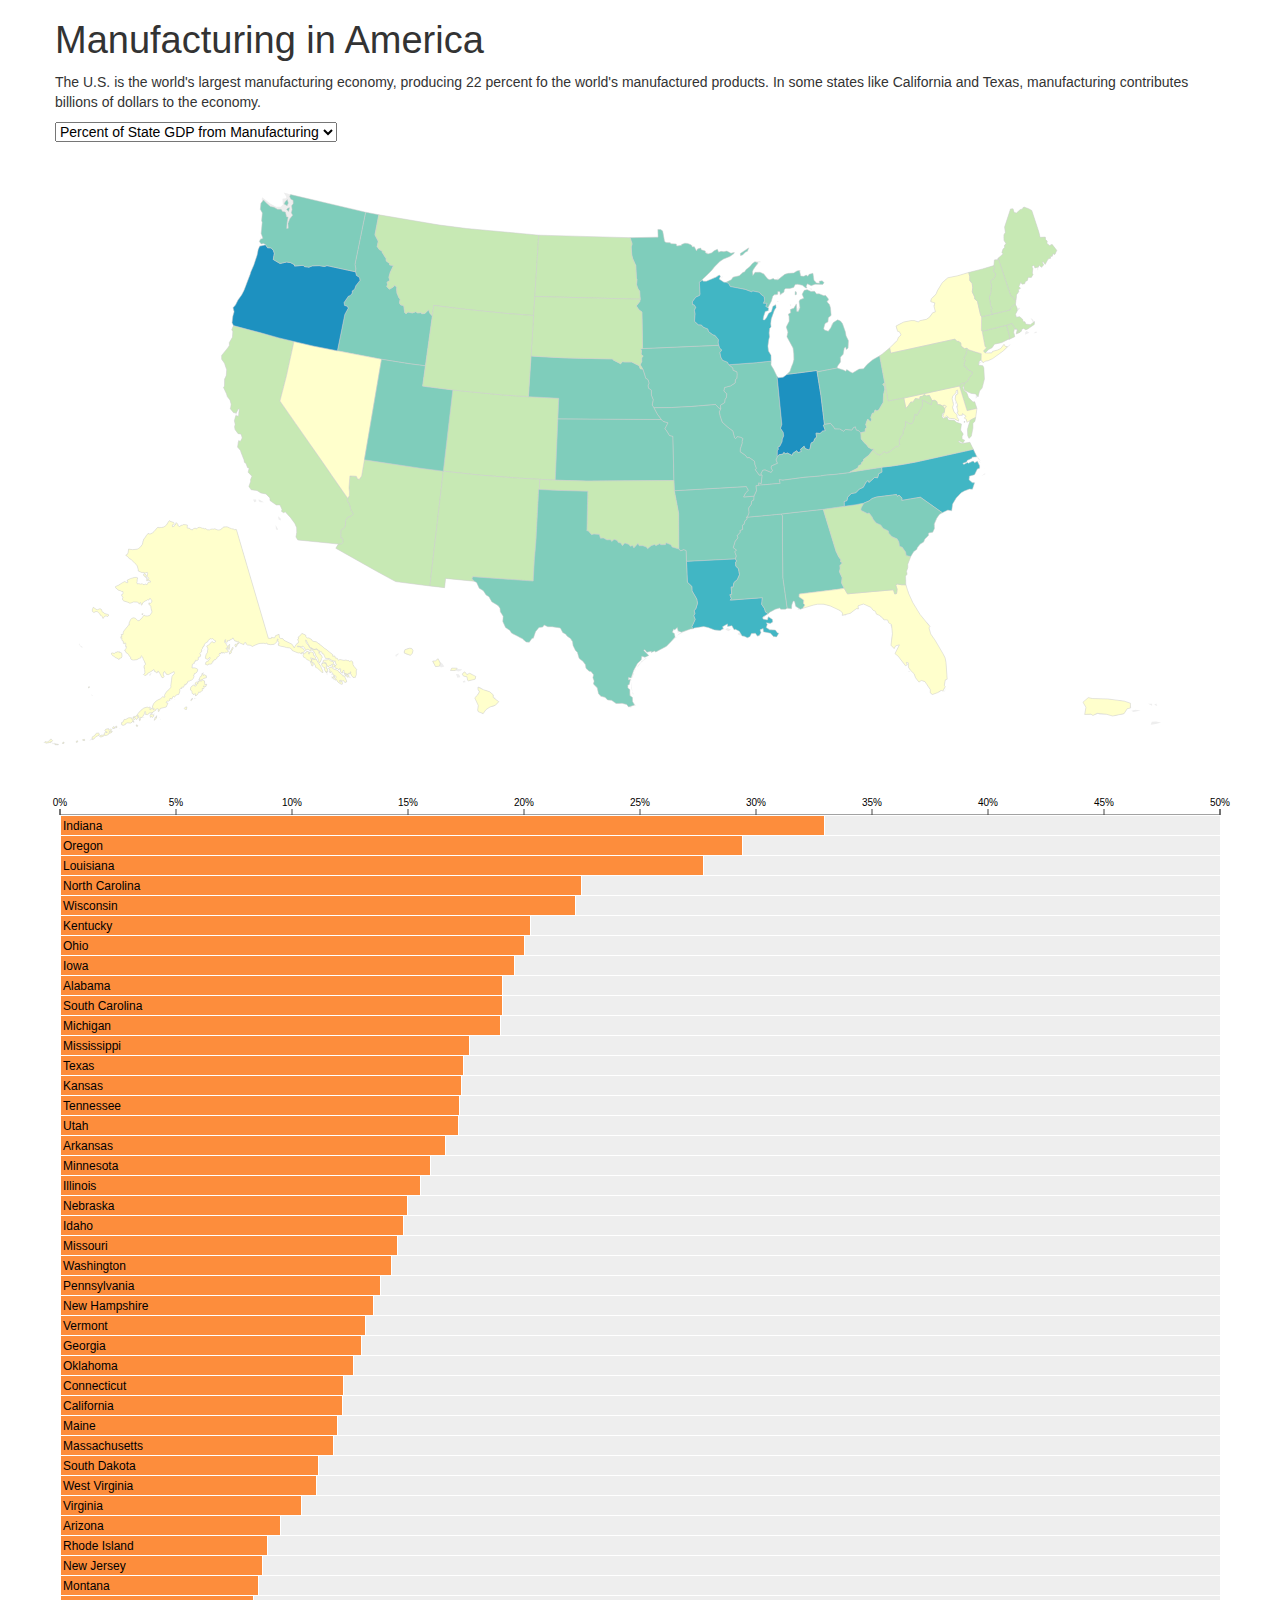
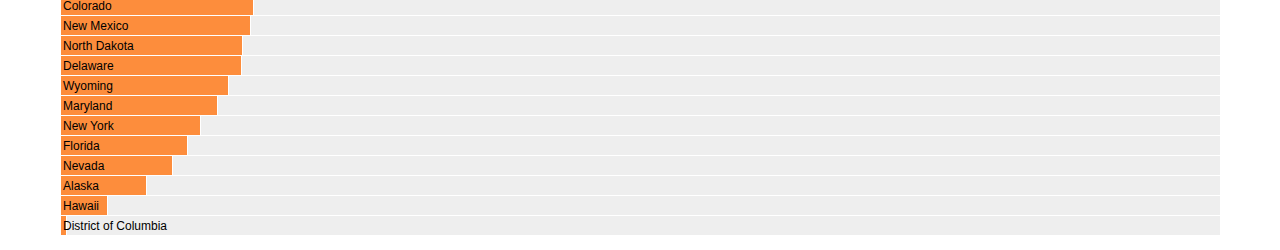
==== index.html @ c0a6e5ca "Tables in the modal" ====
<!doctype html>
<html lang="en">
<head>
	<meta name="viewport" content="width=device-width, initial-scale=1.0">

	<title>Manufacturing</title>
	<link rel="stylesheet" type="text/css" href="css/bootstrap.css">
	<link rel="stylesheet" type="text/css" href="components/d3/lib/colorbrewer/colorbrewer.css">

	<style type="text/css">

	.statelines {
		stroke: #ddd;
		stroke-width: 1;
	}

	.states {
	    fill: none;
	    stroke: #ccc;
	    stroke-width: 0.5;
	    stroke-linejoin: round;
	}

	.states:hover {
		stroke: #333;
		stroke-width: 1.5;
	}

	.land {
	    fill: #eee;
	}

	.axis line,
	.axis path {
		fill: none;
		stroke: #444;
	}

	.axis {
		font-size: 10px;
	}

	.bar rect {
		stroke: #fff;
		shape-rendering: crispEdges;
	}

	.bar rect.non-manufacturing {
		fill: #eee;
	}

	.bar rect.manufacturing {
		fill: rgb(253, 141, 60);
	}

	.bar:hover rect.manufacturing {
		fill: rgb(254, 178, 76);
	}

	.bar text {
		font-size: 12px;
		text-color: #ccc;
	}

	#pie svg {
		float: left;
		width: 100%;
		height: 200px;
	}

	.modal-footer {
		clear: both;
	}

	</style>
</head>
<body>
	<div class="container">
		<header class="row">
			<div class="col-12">
				<h1>Manufacturing in America</h1>
				<p>The U.S. is the world's largest manufacturing economy, producing 22 percent fo the world's manufactured products. In some states like California and Texas, manufacturing contributes billions of dollars to the economy.</p>
			</div>
			<form class="col-4">
				<select name="key" class="">
					<option value="State Percent Manu">Percent of State GDP from Manufacturing</option>
					<option value="State Manu GDP">Total State Manufacturing GDP</option>
				</select>
			</form>

		</header>
		<div id="map" class="row"></div>
		<div id="chart" class="row"></div>
	</div>

	<div class="modal fade" id="modal">
		<div class="modal-dialog">
			<div class="modal-content">
				<div class="modal-header">
					<button type="button" class="close" data-dismiss="modal" aria-hidden="true">&times;</button>
					<h4 class="modal-title"></h4>
				</div>
				<div class="modal-body">
					<h5>Top Industries</h5>
					<table class="table">
						<tbody></tbody>
					</table>
				</div>
				<div class="modal-footer">
					<p>Source: US Bureau of Economic Analysis</p>
				</div>
			</div><!-- /.modal-content -->
		</div><!-- /.modal-dialog -->
	</div><!-- /.modal -->

	
	<script src="components/d3/d3.min.js"></script>
	<script src="components/d3/lib/colorbrewer/colorbrewer.js"></script>
	<script src="components/queue-async/queue.min.js"></script>
	<script src="components/topojson/topojson.min.js"></script>
	<script src="components/underscore/underscore-min.js"></script>
	
	<script src="components/jquery/jquery.min.js"></script>
	<script src="js/bootstrap.min.js"></script>
	
	<script type="text/javascript">
	var urls = {
		us: 'data/us.json',
		gdp: 'data/manu-by-state.csv',
		sectors: 'data/sectors.csv'
	};
	</script>
	<script src="js/manu.js"></script>

</body>
</html>
---- components/d3/lib/colorbrewer/colorbrewer.css ----
/* This product includes color specifications and designs developed by Cynthia Brewer (http://colorbrewer.org/). */
.YlGn .q0-3{fill:rgb(247,252,185)}
.YlGn .q1-3{fill:rgb(173,221,142)}
.YlGn .q2-3{fill:rgb(49,163,84)}
.YlGn .q0-4{fill:rgb(255,255,204)}
.YlGn .q1-4{fill:rgb(194,230,153)}
.YlGn .q2-4{fill:rgb(120,198,121)}
.YlGn .q3-4{fill:rgb(35,132,67)}
.YlGn .q0-5{fill:rgb(255,255,204)}
.YlGn .q1-5{fill:rgb(194,230,153)}
.YlGn .q2-5{fill:rgb(120,198,121)}
.YlGn .q3-5{fill:rgb(49,163,84)}
.YlGn .q4-5{fill:rgb(0,104,55)}
.YlGn .q0-6{fill:rgb(255,255,204)}
.YlGn .q1-6{fill:rgb(217,240,163)}
.YlGn .q2-6{fill:rgb(173,221,142)}
.YlGn .q3-6{fill:rgb(120,198,121)}
.YlGn .q4-6{fill:rgb(49,163,84)}
.YlGn .q5-6{fill:rgb(0,104,55)}
.YlGn .q0-7{fill:rgb(255,255,204)}
.YlGn .q1-7{fill:rgb(217,240,163)}
.YlGn .q2-7{fill:rgb(173,221,142)}
.YlGn .q3-7{fill:rgb(120,198,121)}
.YlGn .q4-7{fill:rgb(65,171,93)}
.YlGn .q5-7{fill:rgb(35,132,67)}
.YlGn .q6-7{fill:rgb(0,90,50)}
.YlGn .q0-8{fill:rgb(255,255,229)}
.YlGn .q1-8{fill:rgb(247,252,185)}
.YlGn .q2-8{fill:rgb(217,240,163)}
.YlGn .q3-8{fill:rgb(173,221,142)}
.YlGn .q4-8{fill:rgb(120,198,121)}
.YlGn .q5-8{fill:rgb(65,171,93)}
.YlGn .q6-8{fill:rgb(35,132,67)}
.YlGn .q7-8{fill:rgb(0,90,50)}
.YlGn .q0-9{fill:rgb(255,255,229)}
.YlGn .q1-9{fill:rgb(247,252,185)}
.YlGn .q2-9{fill:rgb(217,240,163)}
.YlGn .q3-9{fill:rgb(173,221,142)}
.YlGn .q4-9{fill:rgb(120,198,121)}
.YlGn .q5-9{fill:rgb(65,171,93)}
.YlGn .q6-9{fill:rgb(35,132,67)}
.YlGn .q7-9{fill:rgb(0,104,55)}
.YlGn .q8-9{fill:rgb(0,69,41)}
.YlGnBu .q0-3{fill:rgb(237,248,177)}
.YlGnBu .q1-3{fill:rgb(127,205,187)}
.YlGnBu .q2-3{fill:rgb(44,127,184)}
.YlGnBu .q0-4{fill:rgb(255,255,204)}
.YlGnBu .q1-4{fill:rgb(161,218,180)}
.YlGnBu .q2-4{fill:rgb(65,182,196)}
.YlGnBu .q3-4{fill:rgb(34,94,168)}
.YlGnBu .q0-5{fill:rgb(255,255,204)}
.YlGnBu .q1-5{fill:rgb(161,218,180)}
.YlGnBu .q2-5{fill:rgb(65,182,196)}
.YlGnBu .q3-5{fill:rgb(44,127,184)}
.YlGnBu .q4-5{fill:rgb(37,52,148)}
.YlGnBu .q0-6{fill:rgb(255,255,204)}
.YlGnBu .q1-6{fill:rgb(199,233,180)}
.YlGnBu .q2-6{fill:rgb(127,205,187)}
.YlGnBu .q3-6{fill:rgb(65,182,196)}
.YlGnBu .q4-6{fill:rgb(44,127,184)}
.YlGnBu .q5-6{fill:rgb(37,52,148)}
.YlGnBu .q0-7{fill:rgb(255,255,204)}
.YlGnBu .q1-7{fill:rgb(199,233,180)}
.YlGnBu .q2-7{fill:rgb(127,205,187)}
.YlGnBu .q3-7{fill:rgb(65,182,196)}
.YlGnBu .q4-7{fill:rgb(29,145,192)}
.YlGnBu .q5-7{fill:rgb(34,94,168)}
.YlGnBu .q6-7{fill:rgb(12,44,132)}
.YlGnBu .q0-8{fill:rgb(255,255,217)}
.YlGnBu .q1-8{fill:rgb(237,248,177)}
.YlGnBu .q2-8{fill:rgb(199,233,180)}
.YlGnBu .q3-8{fill:rgb(127,205,187)}
.YlGnBu .q4-8{fill:rgb(65,182,196)}
.YlGnBu .q5-8{fill:rgb(29,145,192)}
.YlGnBu .q6-8{fill:rgb(34,94,168)}
.YlGnBu .q7-8{fill:rgb(12,44,132)}
.YlGnBu .q0-9{fill:rgb(255,255,217)}
.YlGnBu .q1-9{fill:rgb(237,248,177)}
.YlGnBu .q2-9{fill:rgb(199,233,180)}
.YlGnBu .q3-9{fill:rgb(127,205,187)}
.YlGnBu .q4-9{fill:rgb(65,182,196)}
.YlGnBu .q5-9{fill:rgb(29,145,192)}
.YlGnBu .q6-9{fill:rgb(34,94,168)}
.YlGnBu .q7-9{fill:rgb(37,52,148)}
.YlGnBu .q8-9{fill:rgb(8,29,88)}
.GnBu .q0-3{fill:rgb(224,243,219)}
.GnBu .q1-3{fill:rgb(168,221,181)}
.GnBu .q2-3{fill:rgb(67,162,202)}
.GnBu .q0-4{fill:rgb(240,249,232)}
.GnBu .q1-4{fill:rgb(186,228,188)}
.GnBu .q2-4{fill:rgb(123,204,196)}
.GnBu .q3-4{fill:rgb(43,140,190)}
.GnBu .q0-5{fill:rgb(240,249,232)}
.GnBu .q1-5{fill:rgb(186,228,188)}
.GnBu .q2-5{fill:rgb(123,204,196)}
.GnBu .q3-5{fill:rgb(67,162,202)}
.GnBu .q4-5{fill:rgb(8,104,172)}
.GnBu .q0-6{fill:rgb(240,249,232)}
.GnBu .q1-6{fill:rgb(204,235,197)}
.GnBu .q2-6{fill:rgb(168,221,181)}
.GnBu .q3-6{fill:rgb(123,204,196)}
.GnBu .q4-6{fill:rgb(67,162,202)}
.GnBu .q5-6{fill:rgb(8,104,172)}
.GnBu .q0-7{fill:rgb(240,249,232)}
.GnBu .q1-7{fill:rgb(204,235,197)}
.GnBu .q2-7{fill:rgb(168,221,181)}
.GnBu .q3-7{fill:rgb(123,204,196)}
.GnBu .q4-7{fill:rgb(78,179,211)}
.GnBu .q5-7{fill:rgb(43,140,190)}
.GnBu .q6-7{fill:rgb(8,88,158)}
.GnBu .q0-8{fill:rgb(247,252,240)}
.GnBu .q1-8{fill:rgb(224,243,219)}
.GnBu .q2-8{fill:rgb(204,235,197)}
.GnBu .q3-8{fill:rgb(168,221,181)}
.GnBu .q4-8{fill:rgb(123,204,196)}
.GnBu .q5-8{fill:rgb(78,179,211)}
.GnBu .q6-8{fill:rgb(43,140,190)}
.GnBu .q7-8{fill:rgb(8,88,158)}
.GnBu .q0-9{fill:rgb(247,252,240)}
.GnBu .q1-9{fill:rgb(224,243,219)}
.GnBu .q2-9{fill:rgb(204,235,197)}
.GnBu .q3-9{fill:rgb(168,221,181)}
.GnBu .q4-9{fill:rgb(123,204,196)}
.GnBu .q5-9{fill:rgb(78,179,211)}
.GnBu .q6-9{fill:rgb(43,140,190)}
.GnBu .q7-9{fill:rgb(8,104,172)}
.GnBu .q8-9{fill:rgb(8,64,129)}
.BuGn .q0-3{fill:rgb(229,245,249)}
.BuGn .q1-3{fill:rgb(153,216,201)}
.BuGn .q2-3{fill:rgb(44,162,95)}
.BuGn .q0-4{fill:rgb(237,248,251)}
.BuGn .q1-4{fill:rgb(178,226,226)}
.BuGn .q2-4{fill:rgb(102,194,164)}
.BuGn .q3-4{fill:rgb(35,139,69)}
.BuGn .q0-5{fill:rgb(237,248,251)}
.BuGn .q1-5{fill:rgb(178,226,226)}
.BuGn .q2-5{fill:rgb(102,194,164)}
.BuGn .q3-5{fill:rgb(44,162,95)}
.BuGn .q4-5{fill:rgb(0,109,44)}
.BuGn .q0-6{fill:rgb(237,248,251)}
.BuGn .q1-6{fill:rgb(204,236,230)}
.BuGn .q2-6{fill:rgb(153,216,201)}
.BuGn .q3-6{fill:rgb(102,194,164)}
.BuGn .q4-6{fill:rgb(44,162,95)}
.BuGn .q5-6{fill:rgb(0,109,44)}
.BuGn .q0-7{fill:rgb(237,248,251)}
.BuGn .q1-7{fill:rgb(204,236,230)}
.BuGn .q2-7{fill:rgb(153,216,201)}
.BuGn .q3-7{fill:rgb(102,194,164)}
.BuGn .q4-7{fill:rgb(65,174,118)}
.BuGn .q5-7{fill:rgb(35,139,69)}
.BuGn .q6-7{fill:rgb(0,88,36)}
.BuGn .q0-8{fill:rgb(247,252,253)}
.BuGn .q1-8{fill:rgb(229,245,249)}
.BuGn .q2-8{fill:rgb(204,236,230)}
.BuGn .q3-8{fill:rgb(153,216,201)}
.BuGn .q4-8{fill:rgb(102,194,164)}
.BuGn .q5-8{fill:rgb(65,174,118)}
.BuGn .q6-8{fill:rgb(35,139,69)}
.BuGn .q7-8{fill:rgb(0,88,36)}
.BuGn .q0-9{fill:rgb(247,252,253)}
.BuGn .q1-9{fill:rgb(229,245,249)}
.BuGn .q2-9{fill:rgb(204,236,230)}
.BuGn .q3-9{fill:rgb(153,216,201)}
.BuGn .q4-9{fill:rgb(102,194,164)}
.BuGn .q5-9{fill:rgb(65,174,118)}
.BuGn .q6-9{fill:rgb(35,139,69)}
.BuGn .q7-9{fill:rgb(0,109,44)}
.BuGn .q8-9{fill:rgb(0,68,27)}
.PuBuGn .q0-3{fill:rgb(236,226,240)}
.PuBuGn .q1-3{fill:rgb(166,189,219)}
.PuBuGn .q2-3{fill:rgb(28,144,153)}
.PuBuGn .q0-4{fill:rgb(246,239,247)}
.PuBuGn .q1-4{fill:rgb(189,201,225)}
.PuBuGn .q2-4{fill:rgb(103,169,207)}
.PuBuGn .q3-4{fill:rgb(2,129,138)}
.PuBuGn .q0-5{fill:rgb(246,239,247)}
.PuBuGn .q1-5{fill:rgb(189,201,225)}
.PuBuGn .q2-5{fill:rgb(103,169,207)}
.PuBuGn .q3-5{fill:rgb(28,144,153)}
.PuBuGn .q4-5{fill:rgb(1,108,89)}
.PuBuGn .q0-6{fill:rgb(246,239,247)}
.PuBuGn .q1-6{fill:rgb(208,209,230)}
.PuBuGn .q2-6{fill:rgb(166,189,219)}
.PuBuGn .q3-6{fill:rgb(103,169,207)}
.PuBuGn .q4-6{fill:rgb(28,144,153)}
.PuBuGn .q5-6{fill:rgb(1,108,89)}
.PuBuGn .q0-7{fill:rgb(246,239,247)}
.PuBuGn .q1-7{fill:rgb(208,209,230)}
.PuBuGn .q2-7{fill:rgb(166,189,219)}
.PuBuGn .q3-7{fill:rgb(103,169,207)}
.PuBuGn .q4-7{fill:rgb(54,144,192)}
.PuBuGn .q5-7{fill:rgb(2,129,138)}
.PuBuGn .q6-7{fill:rgb(1,100,80)}
.PuBuGn .q0-8{fill:rgb(255,247,251)}
.PuBuGn .q1-8{fill:rgb(236,226,240)}
.PuBuGn .q2-8{fill:rgb(208,209,230)}
.PuBuGn .q3-8{fill:rgb(166,189,219)}
.PuBuGn .q4-8{fill:rgb(103,169,207)}
.PuBuGn .q5-8{fill:rgb(54,144,192)}
.PuBuGn .q6-8{fill:rgb(2,129,138)}
.PuBuGn .q7-8{fill:rgb(1,100,80)}
.PuBuGn .q0-9{fill:rgb(255,247,251)}
.PuBuGn .q1-9{fill:rgb(236,226,240)}
.PuBuGn .q2-9{fill:rgb(208,209,230)}
.PuBuGn .q3-9{fill:rgb(166,189,219)}
.PuBuGn .q4-9{fill:rgb(103,169,207)}
.PuBuGn .q5-9{fill:rgb(54,144,192)}
.PuBuGn .q6-9{fill:rgb(2,129,138)}
.PuBuGn .q7-9{fill:rgb(1,108,89)}
.PuBuGn .q8-9{fill:rgb(1,70,54)}
.PuBu .q0-3{fill:rgb(236,231,242)}
.PuBu .q1-3{fill:rgb(166,189,219)}
.PuBu .q2-3{fill:rgb(43,140,190)}
.PuBu .q0-4{fill:rgb(241,238,246)}
.PuBu .q1-4{fill:rgb(189,201,225)}
.PuBu .q2-4{fill:rgb(116,169,207)}
.PuBu .q3-4{fill:rgb(5,112,176)}
.PuBu .q0-5{fill:rgb(241,238,246)}
.PuBu .q1-5{fill:rgb(189,201,225)}
.PuBu .q2-5{fill:rgb(116,169,207)}
.PuBu .q3-5{fill:rgb(43,140,190)}
.PuBu .q4-5{fill:rgb(4,90,141)}
.PuBu .q0-6{fill:rgb(241,238,246)}
.PuBu .q1-6{fill:rgb(208,209,230)}
.PuBu .q2-6{fill:rgb(166,189,219)}
.PuBu .q3-6{fill:rgb(116,169,207)}
.PuBu .q4-6{fill:rgb(43,140,190)}
.PuBu .q5-6{fill:rgb(4,90,141)}
.PuBu .q0-7{fill:rgb(241,238,246)}
.PuBu .q1-7{fill:rgb(208,209,230)}
.PuBu .q2-7{fill:rgb(166,189,219)}
.PuBu .q3-7{fill:rgb(116,169,207)}
.PuBu .q4-7{fill:rgb(54,144,192)}
.PuBu .q5-7{fill:rgb(5,112,176)}
.PuBu .q6-7{fill:rgb(3,78,123)}
.PuBu .q0-8{fill:rgb(255,247,251)}
.PuBu .q1-8{fill:rgb(236,231,242)}
.PuBu .q2-8{fill:rgb(208,209,230)}
.PuBu .q3-8{fill:rgb(166,189,219)}
.PuBu .q4-8{fill:rgb(116,169,207)}
.PuBu .q5-8{fill:rgb(54,144,192)}
.PuBu .q6-8{fill:rgb(5,112,176)}
.PuBu .q7-8{fill:rgb(3,78,123)}
.PuBu .q0-9{fill:rgb(255,247,251)}
.PuBu .q1-9{fill:rgb(236,231,242)}
.PuBu .q2-9{fill:rgb(208,209,230)}
.PuBu .q3-9{fill:rgb(166,189,219)}
.PuBu .q4-9{fill:rgb(116,169,207)}
.PuBu .q5-9{fill:rgb(54,144,192)}
.PuBu .q6-9{fill:rgb(5,112,176)}
.PuBu .q7-9{fill:rgb(4,90,141)}
.PuBu .q8-9{fill:rgb(2,56,88)}
.BuPu .q0-3{fill:rgb(224,236,244)}
.BuPu .q1-3{fill:rgb(158,188,218)}
.BuPu .q2-3{fill:rgb(136,86,167)}
.BuPu .q0-4{fill:rgb(237,248,251)}
.BuPu .q1-4{fill:rgb(179,205,227)}
.BuPu .q2-4{fill:rgb(140,150,198)}
.BuPu .q3-4{fill:rgb(136,65,157)}
.BuPu .q0-5{fill:rgb(237,248,251)}
.BuPu .q1-5{fill:rgb(179,205,227)}
.BuPu .q2-5{fill:rgb(140,150,198)}
.BuPu .q3-5{fill:rgb(136,86,167)}
.BuPu .q4-5{fill:rgb(129,15,124)}
.BuPu .q0-6{fill:rgb(237,248,251)}
.BuPu .q1-6{fill:rgb(191,211,230)}
.BuPu .q2-6{fill:rgb(158,188,218)}
.BuPu .q3-6{fill:rgb(140,150,198)}
.BuPu .q4-6{fill:rgb(136,86,167)}
.BuPu .q5-6{fill:rgb(129,15,124)}
.BuPu .q0-7{fill:rgb(237,248,251)}
.BuPu .q1-7{fill:rgb(191,211,230)}
.BuPu .q2-7{fill:rgb(158,188,218)}
.BuPu .q3-7{fill:rgb(140,150,198)}
.BuPu .q4-7{fill:rgb(140,107,177)}
.BuPu .q5-7{fill:rgb(136,65,157)}
.BuPu .q6-7{fill:rgb(110,1,107)}
.BuPu .q0-8{fill:rgb(247,252,253)}
.BuPu .q1-8{fill:rgb(224,236,244)}
.BuPu .q2-8{fill:rgb(191,211,230)}
.BuPu .q3-8{fill:rgb(158,188,218)}
.BuPu .q4-8{fill:rgb(140,150,198)}
.BuPu .q5-8{fill:rgb(140,107,177)}
.BuPu .q6-8{fill:rgb(136,65,157)}
.BuPu .q7-8{fill:rgb(110,1,107)}
.BuPu .q0-9{fill:rgb(247,252,253)}
.BuPu .q1-9{fill:rgb(224,236,244)}
.BuPu .q2-9{fill:rgb(191,211,230)}
.BuPu .q3-9{fill:rgb(158,188,218)}
.BuPu .q4-9{fill:rgb(140,150,198)}
.BuPu .q5-9{fill:rgb(140,107,177)}
.BuPu .q6-9{fill:rgb(136,65,157)}
.BuPu .q7-9{fill:rgb(129,15,124)}
.BuPu .q8-9{fill:rgb(77,0,75)}
.RdPu .q0-3{fill:rgb(253,224,221)}
.RdPu .q1-3{fill:rgb(250,159,181)}
.RdPu .q2-3{fill:rgb(197,27,138)}
.RdPu .q0-4{fill:rgb(254,235,226)}
.RdPu .q1-4{fill:rgb(251,180,185)}
.RdPu .q2-4{fill:rgb(247,104,161)}
.RdPu .q3-4{fill:rgb(174,1,126)}
.RdPu .q0-5{fill:rgb(254,235,226)}
.RdPu .q1-5{fill:rgb(251,180,185)}
.RdPu .q2-5{fill:rgb(247,104,161)}
.RdPu .q3-5{fill:rgb(197,27,138)}
.RdPu .q4-5{fill:rgb(122,1,119)}
.RdPu .q0-6{fill:rgb(254,235,226)}
.RdPu .q1-6{fill:rgb(252,197,192)}
.RdPu .q2-6{fill:rgb(250,159,181)}
.RdPu .q3-6{fill:rgb(247,104,161)}
.RdPu .q4-6{fill:rgb(197,27,138)}
.RdPu .q5-6{fill:rgb(122,1,119)}
.RdPu .q0-7{fill:rgb(254,235,226)}
.RdPu .q1-7{fill:rgb(252,197,192)}
.RdPu .q2-7{fill:rgb(250,159,181)}
.RdPu .q3-7{fill:rgb(247,104,161)}
.RdPu .q4-7{fill:rgb(221,52,151)}
.RdPu .q5-7{fill:rgb(174,1,126)}
.RdPu .q6-7{fill:rgb(122,1,119)}
.RdPu .q0-8{fill:rgb(255,247,243)}
.RdPu .q1-8{fill:rgb(253,224,221)}
.RdPu .q2-8{fill:rgb(252,197,192)}
.RdPu .q3-8{fill:rgb(250,159,181)}
.RdPu .q4-8{fill:rgb(247,104,161)}
.RdPu .q5-8{fill:rgb(221,52,151)}
.RdPu .q6-8{fill:rgb(174,1,126)}
.RdPu .q7-8{fill:rgb(122,1,119)}
.RdPu .q0-9{fill:rgb(255,247,243)}
.RdPu .q1-9{fill:rgb(253,224,221)}
.RdPu .q2-9{fill:rgb(252,197,192)}
.RdPu .q3-9{fill:rgb(250,159,181)}
.RdPu .q4-9{fill:rgb(247,104,161)}
.RdPu .q5-9{fill:rgb(221,52,151)}
.RdPu .q6-9{fill:rgb(174,1,126)}
.RdPu .q7-9{fill:rgb(122,1,119)}
.RdPu .q8-9{fill:rgb(73,0,106)}
.PuRd .q0-3{fill:rgb(231,225,239)}
.PuRd .q1-3{fill:rgb(201,148,199)}
.PuRd .q2-3{fill:rgb(221,28,119)}
.PuRd .q0-4{fill:rgb(241,238,246)}
.PuRd .q1-4{fill:rgb(215,181,216)}
.PuRd .q2-4{fill:rgb(223,101,176)}
.PuRd .q3-4{fill:rgb(206,18,86)}
.PuRd .q0-5{fill:rgb(241,238,246)}
.PuRd .q1-5{fill:rgb(215,181,216)}
.PuRd .q2-5{fill:rgb(223,101,176)}
.PuRd .q3-5{fill:rgb(221,28,119)}
.PuRd .q4-5{fill:rgb(152,0,67)}
.PuRd .q0-6{fill:rgb(241,238,246)}
.PuRd .q1-6{fill:rgb(212,185,218)}
.PuRd .q2-6{fill:rgb(201,148,199)}
.PuRd .q3-6{fill:rgb(223,101,176)}
.PuRd .q4-6{fill:rgb(221,28,119)}
.PuRd .q5-6{fill:rgb(152,0,67)}
.PuRd .q0-7{fill:rgb(241,238,246)}
.PuRd .q1-7{fill:rgb(212,185,218)}
.PuRd .q2-7{fill:rgb(201,148,199)}
.PuRd .q3-7{fill:rgb(223,101,176)}
.PuRd .q4-7{fill:rgb(231,41,138)}
.PuRd .q5-7{fill:rgb(206,18,86)}
.PuRd .q6-7{fill:rgb(145,0,63)}
.PuRd .q0-8{fill:rgb(247,244,249)}
.PuRd .q1-8{fill:rgb(231,225,239)}
.PuRd .q2-8{fill:rgb(212,185,218)}
.PuRd .q3-8{fill:rgb(201,148,199)}
.PuRd .q4-8{fill:rgb(223,101,176)}
.PuRd .q5-8{fill:rgb(231,41,138)}
.PuRd .q6-8{fill:rgb(206,18,86)}
.PuRd .q7-8{fill:rgb(145,0,63)}
.PuRd .q0-9{fill:rgb(247,244,249)}
.PuRd .q1-9{fill:rgb(231,225,239)}
.PuRd .q2-9{fill:rgb(212,185,218)}
.PuRd .q3-9{fill:rgb(201,148,199)}
.PuRd .q4-9{fill:rgb(223,101,176)}
.PuRd .q5-9{fill:rgb(231,41,138)}
.PuRd .q6-9{fill:rgb(206,18,86)}
.PuRd .q7-9{fill:rgb(152,0,67)}
.PuRd .q8-9{fill:rgb(103,0,31)}
.OrRd .q0-3{fill:rgb(254,232,200)}
.OrRd .q1-3{fill:rgb(253,187,132)}
.OrRd .q2-3{fill:rgb(227,74,51)}
.OrRd .q0-4{fill:rgb(254,240,217)}
.OrRd .q1-4{fill:rgb(253,204,138)}
.OrRd .q2-4{fill:rgb(252,141,89)}
.OrRd .q3-4{fill:rgb(215,48,31)}
.OrRd .q0-5{fill:rgb(254,240,217)}
.OrRd .q1-5{fill:rgb(253,204,138)}
.OrRd .q2-5{fill:rgb(252,141,89)}
.OrRd .q3-5{fill:rgb(227,74,51)}
.OrRd .q4-5{fill:rgb(179,0,0)}
.OrRd .q0-6{fill:rgb(254,240,217)}
.OrRd .q1-6{fill:rgb(253,212,158)}
.OrRd .q2-6{fill:rgb(253,187,132)}
.OrRd .q3-6{fill:rgb(252,141,89)}
.OrRd .q4-6{fill:rgb(227,74,51)}
.OrRd .q5-6{fill:rgb(179,0,0)}
.OrRd .q0-7{fill:rgb(254,240,217)}
.OrRd .q1-7{fill:rgb(253,212,158)}
.OrRd .q2-7{fill:rgb(253,187,132)}
.OrRd .q3-7{fill:rgb(252,141,89)}
.OrRd .q4-7{fill:rgb(239,101,72)}
.OrRd .q5-7{fill:rgb(215,48,31)}
.OrRd .q6-7{fill:rgb(153,0,0)}
.OrRd .q0-8{fill:rgb(255,247,236)}
.OrRd .q1-8{fill:rgb(254,232,200)}
.OrRd .q2-8{fill:rgb(253,212,158)}
.OrRd .q3-8{fill:rgb(253,187,132)}
.OrRd .q4-8{fill:rgb(252,141,89)}
.OrRd .q5-8{fill:rgb(239,101,72)}
.OrRd .q6-8{fill:rgb(215,48,31)}
.OrRd .q7-8{fill:rgb(153,0,0)}
.OrRd .q0-9{fill:rgb(255,247,236)}
.OrRd .q1-9{fill:rgb(254,232,200)}
.OrRd .q2-9{fill:rgb(253,212,158)}
.OrRd .q3-9{fill:rgb(253,187,132)}
.OrRd .q4-9{fill:rgb(252,141,89)}
.OrRd .q5-9{fill:rgb(239,101,72)}
.OrRd .q6-9{fill:rgb(215,48,31)}
.OrRd .q7-9{fill:rgb(179,0,0)}
.OrRd .q8-9{fill:rgb(127,0,0)}
.YlOrRd .q0-3{fill:rgb(255,237,160)}
.YlOrRd .q1-3{fill:rgb(254,178,76)}
.YlOrRd .q2-3{fill:rgb(240,59,32)}
.YlOrRd .q0-4{fill:rgb(255,255,178)}
.YlOrRd .q1-4{fill:rgb(254,204,92)}
.YlOrRd .q2-4{fill:rgb(253,141,60)}
.YlOrRd .q3-4{fill:rgb(227,26,28)}
.YlOrRd .q0-5{fill:rgb(255,255,178)}
.YlOrRd .q1-5{fill:rgb(254,204,92)}
.YlOrRd .q2-5{fill:rgb(253,141,60)}
.YlOrRd .q3-5{fill:rgb(240,59,32)}
.YlOrRd .q4-5{fill:rgb(189,0,38)}
.YlOrRd .q0-6{fill:rgb(255,255,178)}
.YlOrRd .q1-6{fill:rgb(254,217,118)}
.YlOrRd .q2-6{fill:rgb(254,178,76)}
.YlOrRd .q3-6{fill:rgb(253,141,60)}
.YlOrRd .q4-6{fill:rgb(240,59,32)}
.YlOrRd .q5-6{fill:rgb(189,0,38)}
.YlOrRd .q0-7{fill:rgb(255,255,178)}
.YlOrRd .q1-7{fill:rgb(254,217,118)}
.YlOrRd .q2-7{fill:rgb(254,178,76)}
.YlOrRd .q3-7{fill:rgb(253,141,60)}
.YlOrRd .q4-7{fill:rgb(252,78,42)}
.YlOrRd .q5-7{fill:rgb(227,26,28)}
.YlOrRd .q6-7{fill:rgb(177,0,38)}
.YlOrRd .q0-8{fill:rgb(255,255,204)}
.YlOrRd .q1-8{fill:rgb(255,237,160)}
.YlOrRd .q2-8{fill:rgb(254,217,118)}
.YlOrRd .q3-8{fill:rgb(254,178,76)}
.YlOrRd .q4-8{fill:rgb(253,141,60)}
.YlOrRd .q5-8{fill:rgb(252,78,42)}
.YlOrRd .q6-8{fill:rgb(227,26,28)}
.YlOrRd .q7-8{fill:rgb(177,0,38)}
.YlOrRd .q0-9{fill:rgb(255,255,204)}
.YlOrRd .q1-9{fill:rgb(255,237,160)}
.YlOrRd .q2-9{fill:rgb(254,217,118)}
.YlOrRd .q3-9{fill:rgb(254,178,76)}
.YlOrRd .q4-9{fill:rgb(253,141,60)}
.YlOrRd .q5-9{fill:rgb(252,78,42)}
.YlOrRd .q6-9{fill:rgb(227,26,28)}
.YlOrRd .q7-9{fill:rgb(189,0,38)}
.YlOrRd .q8-9{fill:rgb(128,0,38)}
.YlOrBr .q0-3{fill:rgb(255,247,188)}
.YlOrBr .q1-3{fill:rgb(254,196,79)}
.YlOrBr .q2-3{fill:rgb(217,95,14)}
.YlOrBr .q0-4{fill:rgb(255,255,212)}
.YlOrBr .q1-4{fill:rgb(254,217,142)}
.YlOrBr .q2-4{fill:rgb(254,153,41)}
.YlOrBr .q3-4{fill:rgb(204,76,2)}
.YlOrBr .q0-5{fill:rgb(255,255,212)}
.YlOrBr .q1-5{fill:rgb(254,217,142)}
.YlOrBr .q2-5{fill:rgb(254,153,41)}
.YlOrBr .q3-5{fill:rgb(217,95,14)}
.YlOrBr .q4-5{fill:rgb(153,52,4)}
.YlOrBr .q0-6{fill:rgb(255,255,212)}
.YlOrBr .q1-6{fill:rgb(254,227,145)}
.YlOrBr .q2-6{fill:rgb(254,196,79)}
.YlOrBr .q3-6{fill:rgb(254,153,41)}
.YlOrBr .q4-6{fill:rgb(217,95,14)}
.YlOrBr .q5-6{fill:rgb(153,52,4)}
.YlOrBr .q0-7{fill:rgb(255,255,212)}
.YlOrBr .q1-7{fill:rgb(254,227,145)}
.YlOrBr .q2-7{fill:rgb(254,196,79)}
.YlOrBr .q3-7{fill:rgb(254,153,41)}
.YlOrBr .q4-7{fill:rgb(236,112,20)}
.YlOrBr .q5-7{fill:rgb(204,76,2)}
.YlOrBr .q6-7{fill:rgb(140,45,4)}
.YlOrBr .q0-8{fill:rgb(255,255,229)}
.YlOrBr .q1-8{fill:rgb(255,247,188)}
.YlOrBr .q2-8{fill:rgb(254,227,145)}
.YlOrBr .q3-8{fill:rgb(254,196,79)}
.YlOrBr .q4-8{fill:rgb(254,153,41)}
.YlOrBr .q5-8{fill:rgb(236,112,20)}
.YlOrBr .q6-8{fill:rgb(204,76,2)}
.YlOrBr .q7-8{fill:rgb(140,45,4)}
.YlOrBr .q0-9{fill:rgb(255,255,229)}
.YlOrBr .q1-9{fill:rgb(255,247,188)}
.YlOrBr .q2-9{fill:rgb(254,227,145)}
.YlOrBr .q3-9{fill:rgb(254,196,79)}
.YlOrBr .q4-9{fill:rgb(254,153,41)}
.YlOrBr .q5-9{fill:rgb(236,112,20)}
.YlOrBr .q6-9{fill:rgb(204,76,2)}
.YlOrBr .q7-9{fill:rgb(153,52,4)}
.YlOrBr .q8-9{fill:rgb(102,37,6)}
.Purples .q0-3{fill:rgb(239,237,245)}
.Purples .q1-3{fill:rgb(188,189,220)}
.Purples .q2-3{fill:rgb(117,107,177)}
.Purples .q0-4{fill:rgb(242,240,247)}
.Purples .q1-4{fill:rgb(203,201,226)}
.Purples .q2-4{fill:rgb(158,154,200)}
.Purples .q3-4{fill:rgb(106,81,163)}
.Purples .q0-5{fill:rgb(242,240,247)}
.Purples .q1-5{fill:rgb(203,201,226)}
.Purples .q2-5{fill:rgb(158,154,200)}
.Purples .q3-5{fill:rgb(117,107,177)}
.Purples .q4-5{fill:rgb(84,39,143)}
.Purples .q0-6{fill:rgb(242,240,247)}
.Purples .q1-6{fill:rgb(218,218,235)}
.Purples .q2-6{fill:rgb(188,189,220)}
.Purples .q3-6{fill:rgb(158,154,200)}
.Purples .q4-6{fill:rgb(117,107,177)}
.Purples .q5-6{fill:rgb(84,39,143)}
.Purples .q0-7{fill:rgb(242,240,247)}
.Purples .q1-7{fill:rgb(218,218,235)}
.Purples .q2-7{fill:rgb(188,189,220)}
.Purples .q3-7{fill:rgb(158,154,200)}
.Purples .q4-7{fill:rgb(128,125,186)}
.Purples .q5-7{fill:rgb(106,81,163)}
.Purples .q6-7{fill:rgb(74,20,134)}
.Purples .q0-8{fill:rgb(252,251,253)}
.Purples .q1-8{fill:rgb(239,237,245)}
.Purples .q2-8{fill:rgb(218,218,235)}
.Purples .q3-8{fill:rgb(188,189,220)}
.Purples .q4-8{fill:rgb(158,154,200)}
.Purples .q5-8{fill:rgb(128,125,186)}
.Purples .q6-8{fill:rgb(106,81,163)}
.Purples .q7-8{fill:rgb(74,20,134)}
.Purples .q0-9{fill:rgb(252,251,253)}
.Purples .q1-9{fill:rgb(239,237,245)}
.Purples .q2-9{fill:rgb(218,218,235)}
.Purples .q3-9{fill:rgb(188,189,220)}
.Purples .q4-9{fill:rgb(158,154,200)}
.Purples .q5-9{fill:rgb(128,125,186)}
.Purples .q6-9{fill:rgb(106,81,163)}
.Purples .q7-9{fill:rgb(84,39,143)}
.Purples .q8-9{fill:rgb(63,0,125)}
.Blues .q0-3{fill:rgb(222,235,247)}
.Blues .q1-3{fill:rgb(158,202,225)}
.Blues .q2-3{fill:rgb(49,130,189)}
.Blues .q0-4{fill:rgb(239,243,255)}
.Blues .q1-4{fill:rgb(189,215,231)}
.Blues .q2-4{fill:rgb(107,174,214)}
.Blues .q3-4{fill:rgb(33,113,181)}
.Blues .q0-5{fill:rgb(239,243,255)}
.Blues .q1-5{fill:rgb(189,215,231)}
.Blues .q2-5{fill:rgb(107,174,214)}
.Blues .q3-5{fill:rgb(49,130,189)}
.Blues .q4-5{fill:rgb(8,81,156)}
.Blues .q0-6{fill:rgb(239,243,255)}
.Blues .q1-6{fill:rgb(198,219,239)}
.Blues .q2-6{fill:rgb(158,202,225)}
.Blues .q3-6{fill:rgb(107,174,214)}
.Blues .q4-6{fill:rgb(49,130,189)}
.Blues .q5-6{fill:rgb(8,81,156)}
.Blues .q0-7{fill:rgb(239,243,255)}
.Blues .q1-7{fill:rgb(198,219,239)}
.Blues .q2-7{fill:rgb(158,202,225)}
.Blues .q3-7{fill:rgb(107,174,214)}
.Blues .q4-7{fill:rgb(66,146,198)}
.Blues .q5-7{fill:rgb(33,113,181)}
.Blues .q6-7{fill:rgb(8,69,148)}
.Blues .q0-8{fill:rgb(247,251,255)}
.Blues .q1-8{fill:rgb(222,235,247)}
.Blues .q2-8{fill:rgb(198,219,239)}
.Blues .q3-8{fill:rgb(158,202,225)}
.Blues .q4-8{fill:rgb(107,174,214)}
.Blues .q5-8{fill:rgb(66,146,198)}
.Blues .q6-8{fill:rgb(33,113,181)}
.Blues .q7-8{fill:rgb(8,69,148)}
.Blues .q0-9{fill:rgb(247,251,255)}
.Blues .q1-9{fill:rgb(222,235,247)}
.Blues .q2-9{fill:rgb(198,219,239)}
.Blues .q3-9{fill:rgb(158,202,225)}
.Blues .q4-9{fill:rgb(107,174,214)}
.Blues .q5-9{fill:rgb(66,146,198)}
.Blues .q6-9{fill:rgb(33,113,181)}
.Blues .q7-9{fill:rgb(8,81,156)}
.Blues .q8-9{fill:rgb(8,48,107)}
.Greens .q0-3{fill:rgb(229,245,224)}
.Greens .q1-3{fill:rgb(161,217,155)}
.Greens .q2-3{fill:rgb(49,163,84)}
.Greens .q0-4{fill:rgb(237,248,233)}
.Greens .q1-4{fill:rgb(186,228,179)}
.Greens .q2-4{fill:rgb(116,196,118)}
.Greens .q3-4{fill:rgb(35,139,69)}
.Greens .q0-5{fill:rgb(237,248,233)}
.Greens .q1-5{fill:rgb(186,228,179)}
.Greens .q2-5{fill:rgb(116,196,118)}
.Greens .q3-5{fill:rgb(49,163,84)}
.Greens .q4-5{fill:rgb(0,109,44)}
.Greens .q0-6{fill:rgb(237,248,233)}
.Greens .q1-6{fill:rgb(199,233,192)}
.Greens .q2-6{fill:rgb(161,217,155)}
.Greens .q3-6{fill:rgb(116,196,118)}
.Greens .q4-6{fill:rgb(49,163,84)}
.Greens .q5-6{fill:rgb(0,109,44)}
.Greens .q0-7{fill:rgb(237,248,233)}
.Greens .q1-7{fill:rgb(199,233,192)}
.Greens .q2-7{fill:rgb(161,217,155)}
.Greens .q3-7{fill:rgb(116,196,118)}
.Greens .q4-7{fill:rgb(65,171,93)}
.Greens .q5-7{fill:rgb(35,139,69)}
.Greens .q6-7{fill:rgb(0,90,50)}
.Greens .q0-8{fill:rgb(247,252,245)}
.Greens .q1-8{fill:rgb(229,245,224)}
.Greens .q2-8{fill:rgb(199,233,192)}
.Greens .q3-8{fill:rgb(161,217,155)}
.Greens .q4-8{fill:rgb(116,196,118)}
.Greens .q5-8{fill:rgb(65,171,93)}
.Greens .q6-8{fill:rgb(35,139,69)}
.Greens .q7-8{fill:rgb(0,90,50)}
.Greens .q0-9{fill:rgb(247,252,245)}
.Greens .q1-9{fill:rgb(229,245,224)}
.Greens .q2-9{fill:rgb(199,233,192)}
.Greens .q3-9{fill:rgb(161,217,155)}
.Greens .q4-9{fill:rgb(116,196,118)}
.Greens .q5-9{fill:rgb(65,171,93)}
.Greens .q6-9{fill:rgb(35,139,69)}
.Greens .q7-9{fill:rgb(0,109,44)}
.Greens .q8-9{fill:rgb(0,68,27)}
.Oranges .q0-3{fill:rgb(254,230,206)}
.Oranges .q1-3{fill:rgb(253,174,107)}
.Oranges .q2-3{fill:rgb(230,85,13)}
.Oranges .q0-4{fill:rgb(254,237,222)}
.Oranges .q1-4{fill:rgb(253,190,133)}
.Oranges .q2-4{fill:rgb(253,141,60)}
.Oranges .q3-4{fill:rgb(217,71,1)}
.Oranges .q0-5{fill:rgb(254,237,222)}
.Oranges .q1-5{fill:rgb(253,190,133)}
.Oranges .q2-5{fill:rgb(253,141,60)}
.Oranges .q3-5{fill:rgb(230,85,13)}
.Oranges .q4-5{fill:rgb(166,54,3)}
.Oranges .q0-6{fill:rgb(254,237,222)}
.Oranges .q1-6{fill:rgb(253,208,162)}
.Oranges .q2-6{fill:rgb(253,174,107)}
.Oranges .q3-6{fill:rgb(253,141,60)}
.Oranges .q4-6{fill:rgb(230,85,13)}
.Oranges .q5-6{fill:rgb(166,54,3)}
.Oranges .q0-7{fill:rgb(254,237,222)}
.Oranges .q1-7{fill:rgb(253,208,162)}
.Oranges .q2-7{fill:rgb(253,174,107)}
.Oranges .q3-7{fill:rgb(253,141,60)}
.Oranges .q4-7{fill:rgb(241,105,19)}
.Oranges .q5-7{fill:rgb(217,72,1)}
.Oranges .q6-7{fill:rgb(140,45,4)}
.Oranges .q0-8{fill:rgb(255,245,235)}
.Oranges .q1-8{fill:rgb(254,230,206)}
.Oranges .q2-8{fill:rgb(253,208,162)}
.Oranges .q3-8{fill:rgb(253,174,107)}
.Oranges .q4-8{fill:rgb(253,141,60)}
.Oranges .q5-8{fill:rgb(241,105,19)}
.Oranges .q6-8{fill:rgb(217,72,1)}
.Oranges .q7-8{fill:rgb(140,45,4)}
.Oranges .q0-9{fill:rgb(255,245,235)}
.Oranges .q1-9{fill:rgb(254,230,206)}
.Oranges .q2-9{fill:rgb(253,208,162)}
.Oranges .q3-9{fill:rgb(253,174,107)}
.Oranges .q4-9{fill:rgb(253,141,60)}
.Oranges .q5-9{fill:rgb(241,105,19)}
.Oranges .q6-9{fill:rgb(217,72,1)}
.Oranges .q7-9{fill:rgb(166,54,3)}
.Oranges .q8-9{fill:rgb(127,39,4)}
.Reds .q0-3{fill:rgb(254,224,210)}
.Reds .q1-3{fill:rgb(252,146,114)}
.Reds .q2-3{fill:rgb(222,45,38)}
.Reds .q0-4{fill:rgb(254,229,217)}
.Reds .q1-4{fill:rgb(252,174,145)}
.Reds .q2-4{fill:rgb(251,106,74)}
.Reds .q3-4{fill:rgb(203,24,29)}
.Reds .q0-5{fill:rgb(254,229,217)}
.Reds .q1-5{fill:rgb(252,174,145)}
.Reds .q2-5{fill:rgb(251,106,74)}
.Reds .q3-5{fill:rgb(222,45,38)}
.Reds .q4-5{fill:rgb(165,15,21)}
.Reds .q0-6{fill:rgb(254,229,217)}
.Reds .q1-6{fill:rgb(252,187,161)}
.Reds .q2-6{fill:rgb(252,146,114)}
.Reds .q3-6{fill:rgb(251,106,74)}
.Reds .q4-6{fill:rgb(222,45,38)}
.Reds .q5-6{fill:rgb(165,15,21)}
.Reds .q0-7{fill:rgb(254,229,217)}
.Reds .q1-7{fill:rgb(252,187,161)}
.Reds .q2-7{fill:rgb(252,146,114)}
.Reds .q3-7{fill:rgb(251,106,74)}
.Reds .q4-7{fill:rgb(239,59,44)}
.Reds .q5-7{fill:rgb(203,24,29)}
.Reds .q6-7{fill:rgb(153,0,13)}
.Reds .q0-8{fill:rgb(255,245,240)}
.Reds .q1-8{fill:rgb(254,224,210)}
.Reds .q2-8{fill:rgb(252,187,161)}
.Reds .q3-8{fill:rgb(252,146,114)}
.Reds .q4-8{fill:rgb(251,106,74)}
.Reds .q5-8{fill:rgb(239,59,44)}
.Reds .q6-8{fill:rgb(203,24,29)}
.Reds .q7-8{fill:rgb(153,0,13)}
.Reds .q0-9{fill:rgb(255,245,240)}
.Reds .q1-9{fill:rgb(254,224,210)}
.Reds .q2-9{fill:rgb(252,187,161)}
.Reds .q3-9{fill:rgb(252,146,114)}
.Reds .q4-9{fill:rgb(251,106,74)}
.Reds .q5-9{fill:rgb(239,59,44)}
.Reds .q6-9{fill:rgb(203,24,29)}
.Reds .q7-9{fill:rgb(165,15,21)}
.Reds .q8-9{fill:rgb(103,0,13)}
.Greys .q0-3{fill:rgb(240,240,240)}
.Greys .q1-3{fill:rgb(189,189,189)}
.Greys .q2-3{fill:rgb(99,99,99)}
.Greys .q0-4{fill:rgb(247,247,247)}
.Greys .q1-4{fill:rgb(204,204,204)}
.Greys .q2-4{fill:rgb(150,150,150)}
.Greys .q3-4{fill:rgb(82,82,82)}
.Greys .q0-5{fill:rgb(247,247,247)}
.Greys .q1-5{fill:rgb(204,204,204)}
.Greys .q2-5{fill:rgb(150,150,150)}
.Greys .q3-5{fill:rgb(99,99,99)}
.Greys .q4-5{fill:rgb(37,37,37)}
.Greys .q0-6{fill:rgb(247,247,247)}
.Greys .q1-6{fill:rgb(217,217,217)}
.Greys .q2-6{fill:rgb(189,189,189)}
.Greys .q3-6{fill:rgb(150,150,150)}
.Greys .q4-6{fill:rgb(99,99,99)}
.Greys .q5-6{fill:rgb(37,37,37)}
.Greys .q0-7{fill:rgb(247,247,247)}
.Greys .q1-7{fill:rgb(217,217,217)}
.Greys .q2-7{fill:rgb(189,189,189)}
.Greys .q3-7{fill:rgb(150,150,150)}
.Greys .q4-7{fill:rgb(115,115,115)}
.Greys .q5-7{fill:rgb(82,82,82)}
.Greys .q6-7{fill:rgb(37,37,37)}
.Greys .q0-8{fill:rgb(255,255,255)}
.Greys .q1-8{fill:rgb(240,240,240)}
.Greys .q2-8{fill:rgb(217,217,217)}
.Greys .q3-8{fill:rgb(189,189,189)}
.Greys .q4-8{fill:rgb(150,150,150)}
.Greys .q5-8{fill:rgb(115,115,115)}
.Greys .q6-8{fill:rgb(82,82,82)}
.Greys .q7-8{fill:rgb(37,37,37)}
.Greys .q0-9{fill:rgb(255,255,255)}
.Greys .q1-9{fill:rgb(240,240,240)}
.Greys .q2-9{fill:rgb(217,217,217)}
.Greys .q3-9{fill:rgb(189,189,189)}
.Greys .q4-9{fill:rgb(150,150,150)}
.Greys .q5-9{fill:rgb(115,115,115)}
.Greys .q6-9{fill:rgb(82,82,82)}
.Greys .q7-9{fill:rgb(37,37,37)}
.Greys .q8-9{fill:rgb(0,0,0)}
.PuOr .q0-3{fill:rgb(241,163,64)}
.PuOr .q1-3{fill:rgb(247,247,247)}
.PuOr .q2-3{fill:rgb(153,142,195)}
.PuOr .q0-4{fill:rgb(230,97,1)}
.PuOr .q1-4{fill:rgb(253,184,99)}
.PuOr .q2-4{fill:rgb(178,171,210)}
.PuOr .q3-4{fill:rgb(94,60,153)}
.PuOr .q0-5{fill:rgb(230,97,1)}
.PuOr .q1-5{fill:rgb(253,184,99)}
.PuOr .q2-5{fill:rgb(247,247,247)}
.PuOr .q3-5{fill:rgb(178,171,210)}
.PuOr .q4-5{fill:rgb(94,60,153)}
.PuOr .q0-6{fill:rgb(179,88,6)}
.PuOr .q1-6{fill:rgb(241,163,64)}
.PuOr .q2-6{fill:rgb(254,224,182)}
.PuOr .q3-6{fill:rgb(216,218,235)}
.PuOr .q4-6{fill:rgb(153,142,195)}
.PuOr .q5-6{fill:rgb(84,39,136)}
.PuOr .q0-7{fill:rgb(179,88,6)}
.PuOr .q1-7{fill:rgb(241,163,64)}
.PuOr .q2-7{fill:rgb(254,224,182)}
.PuOr .q3-7{fill:rgb(247,247,247)}
.PuOr .q4-7{fill:rgb(216,218,235)}
.PuOr .q5-7{fill:rgb(153,142,195)}
.PuOr .q6-7{fill:rgb(84,39,136)}
.PuOr .q0-8{fill:rgb(179,88,6)}
.PuOr .q1-8{fill:rgb(224,130,20)}
.PuOr .q2-8{fill:rgb(253,184,99)}
.PuOr .q3-8{fill:rgb(254,224,182)}
.PuOr .q4-8{fill:rgb(216,218,235)}
.PuOr .q5-8{fill:rgb(178,171,210)}
.PuOr .q6-8{fill:rgb(128,115,172)}
.PuOr .q7-8{fill:rgb(84,39,136)}
.PuOr .q0-9{fill:rgb(179,88,6)}
.PuOr .q1-9{fill:rgb(224,130,20)}
.PuOr .q2-9{fill:rgb(253,184,99)}
.PuOr .q3-9{fill:rgb(254,224,182)}
.PuOr .q4-9{fill:rgb(247,247,247)}
.PuOr .q5-9{fill:rgb(216,218,235)}
.PuOr .q6-9{fill:rgb(178,171,210)}
.PuOr .q7-9{fill:rgb(128,115,172)}
.PuOr .q8-9{fill:rgb(84,39,136)}
.PuOr .q0-10{fill:rgb(127,59,8)}
.PuOr .q1-10{fill:rgb(179,88,6)}
.PuOr .q2-10{fill:rgb(224,130,20)}
.PuOr .q3-10{fill:rgb(253,184,99)}
.PuOr .q4-10{fill:rgb(254,224,182)}
.PuOr .q5-10{fill:rgb(216,218,235)}
.PuOr .q6-10{fill:rgb(178,171,210)}
.PuOr .q7-10{fill:rgb(128,115,172)}
.PuOr .q8-10{fill:rgb(84,39,136)}
.PuOr .q9-10{fill:rgb(45,0,75)}
.PuOr .q0-11{fill:rgb(127,59,8)}
.PuOr .q1-11{fill:rgb(179,88,6)}
.PuOr .q2-11{fill:rgb(224,130,20)}
.PuOr .q3-11{fill:rgb(253,184,99)}
.PuOr .q4-11{fill:rgb(254,224,182)}
.PuOr .q5-11{fill:rgb(247,247,247)}
.PuOr .q6-11{fill:rgb(216,218,235)}
.PuOr .q7-11{fill:rgb(178,171,210)}
.PuOr .q8-11{fill:rgb(128,115,172)}
.PuOr .q9-11{fill:rgb(84,39,136)}
.PuOr .q10-11{fill:rgb(45,0,75)}
.BrBG .q0-3{fill:rgb(216,179,101)}
.BrBG .q1-3{fill:rgb(245,245,245)}
.BrBG .q2-3{fill:rgb(90,180,172)}
.BrBG .q0-4{fill:rgb(166,97,26)}
.BrBG .q1-4{fill:rgb(223,194,125)}
.BrBG .q2-4{fill:rgb(128,205,193)}
.BrBG .q3-4{fill:rgb(1,133,113)}
.BrBG .q0-5{fill:rgb(166,97,26)}
.BrBG .q1-5{fill:rgb(223,194,125)}
.BrBG .q2-5{fill:rgb(245,245,245)}
.BrBG .q3-5{fill:rgb(128,205,193)}
.BrBG .q4-5{fill:rgb(1,133,113)}
.BrBG .q0-6{fill:rgb(140,81,10)}
.BrBG .q1-6{fill:rgb(216,179,101)}
.BrBG .q2-6{fill:rgb(246,232,195)}
.BrBG .q3-6{fill:rgb(199,234,229)}
.BrBG .q4-6{fill:rgb(90,180,172)}
.BrBG .q5-6{fill:rgb(1,102,94)}
.BrBG .q0-7{fill:rgb(140,81,10)}
.BrBG .q1-7{fill:rgb(216,179,101)}
.BrBG .q2-7{fill:rgb(246,232,195)}
.BrBG .q3-7{fill:rgb(245,245,245)}
.BrBG .q4-7{fill:rgb(199,234,229)}
.BrBG .q5-7{fill:rgb(90,180,172)}
.BrBG .q6-7{fill:rgb(1,102,94)}
.BrBG .q0-8{fill:rgb(140,81,10)}
.BrBG .q1-8{fill:rgb(191,129,45)}
.BrBG .q2-8{fill:rgb(223,194,125)}
.BrBG .q3-8{fill:rgb(246,232,195)}
.BrBG .q4-8{fill:rgb(199,234,229)}
.BrBG .q5-8{fill:rgb(128,205,193)}
.BrBG .q6-8{fill:rgb(53,151,143)}
.BrBG .q7-8{fill:rgb(1,102,94)}
.BrBG .q0-9{fill:rgb(140,81,10)}
.BrBG .q1-9{fill:rgb(191,129,45)}
.BrBG .q2-9{fill:rgb(223,194,125)}
.BrBG .q3-9{fill:rgb(246,232,195)}
.BrBG .q4-9{fill:rgb(245,245,245)}
.BrBG .q5-9{fill:rgb(199,234,229)}
.BrBG .q6-9{fill:rgb(128,205,193)}
.BrBG .q7-9{fill:rgb(53,151,143)}
.BrBG .q8-9{fill:rgb(1,102,94)}
.BrBG .q0-10{fill:rgb(84,48,5)}
.BrBG .q1-10{fill:rgb(140,81,10)}
.BrBG .q2-10{fill:rgb(191,129,45)}
.BrBG .q3-10{fill:rgb(223,194,125)}
.BrBG .q4-10{fill:rgb(246,232,195)}
.BrBG .q5-10{fill:rgb(199,234,229)}
.BrBG .q6-10{fill:rgb(128,205,193)}
.BrBG .q7-10{fill:rgb(53,151,143)}
.BrBG .q8-10{fill:rgb(1,102,94)}
.BrBG .q9-10{fill:rgb(0,60,48)}
.BrBG .q0-11{fill:rgb(84,48,5)}
.BrBG .q1-11{fill:rgb(140,81,10)}
.BrBG .q2-11{fill:rgb(191,129,45)}
.BrBG .q3-11{fill:rgb(223,194,125)}
.BrBG .q4-11{fill:rgb(246,232,195)}
.BrBG .q5-11{fill:rgb(245,245,245)}
.BrBG .q6-11{fill:rgb(199,234,229)}
.BrBG .q7-11{fill:rgb(128,205,193)}
.BrBG .q8-11{fill:rgb(53,151,143)}
.BrBG .q9-11{fill:rgb(1,102,94)}
.BrBG .q10-11{fill:rgb(0,60,48)}
.PRGn .q0-3{fill:rgb(175,141,195)}
.PRGn .q1-3{fill:rgb(247,247,247)}
.PRGn .q2-3{fill:rgb(127,191,123)}
.PRGn .q0-4{fill:rgb(123,50,148)}
.PRGn .q1-4{fill:rgb(194,165,207)}
.PRGn .q2-4{fill:rgb(166,219,160)}
.PRGn .q3-4{fill:rgb(0,136,55)}
.PRGn .q0-5{fill:rgb(123,50,148)}
.PRGn .q1-5{fill:rgb(194,165,207)}
.PRGn .q2-5{fill:rgb(247,247,247)}
.PRGn .q3-5{fill:rgb(166,219,160)}
.PRGn .q4-5{fill:rgb(0,136,55)}
.PRGn .q0-6{fill:rgb(118,42,131)}
.PRGn .q1-6{fill:rgb(175,141,195)}
.PRGn .q2-6{fill:rgb(231,212,232)}
.PRGn .q3-6{fill:rgb(217,240,211)}
.PRGn .q4-6{fill:rgb(127,191,123)}
.PRGn .q5-6{fill:rgb(27,120,55)}
.PRGn .q0-7{fill:rgb(118,42,131)}
.PRGn .q1-7{fill:rgb(175,141,195)}
.PRGn .q2-7{fill:rgb(231,212,232)}
.PRGn .q3-7{fill:rgb(247,247,247)}
.PRGn .q4-7{fill:rgb(217,240,211)}
.PRGn .q5-7{fill:rgb(127,191,123)}
.PRGn .q6-7{fill:rgb(27,120,55)}
.PRGn .q0-8{fill:rgb(118,42,131)}
.PRGn .q1-8{fill:rgb(153,112,171)}
.PRGn .q2-8{fill:rgb(194,165,207)}
.PRGn .q3-8{fill:rgb(231,212,232)}
.PRGn .q4-8{fill:rgb(217,240,211)}
.PRGn .q5-8{fill:rgb(166,219,160)}
.PRGn .q6-8{fill:rgb(90,174,97)}
.PRGn .q7-8{fill:rgb(27,120,55)}
.PRGn .q0-9{fill:rgb(118,42,131)}
.PRGn .q1-9{fill:rgb(153,112,171)}
.PRGn .q2-9{fill:rgb(194,165,207)}
.PRGn .q3-9{fill:rgb(231,212,232)}
.PRGn .q4-9{fill:rgb(247,247,247)}
.PRGn .q5-9{fill:rgb(217,240,211)}
.PRGn .q6-9{fill:rgb(166,219,160)}
.PRGn .q7-9{fill:rgb(90,174,97)}
.PRGn .q8-9{fill:rgb(27,120,55)}
.PRGn .q0-10{fill:rgb(64,0,75)}
.PRGn .q1-10{fill:rgb(118,42,131)}
.PRGn .q2-10{fill:rgb(153,112,171)}
.PRGn .q3-10{fill:rgb(194,165,207)}
.PRGn .q4-10{fill:rgb(231,212,232)}
.PRGn .q5-10{fill:rgb(217,240,211)}
.PRGn .q6-10{fill:rgb(166,219,160)}
.PRGn .q7-10{fill:rgb(90,174,97)}
.PRGn .q8-10{fill:rgb(27,120,55)}
.PRGn .q9-10{fill:rgb(0,68,27)}
.PRGn .q0-11{fill:rgb(64,0,75)}
.PRGn .q1-11{fill:rgb(118,42,131)}
.PRGn .q2-11{fill:rgb(153,112,171)}
.PRGn .q3-11{fill:rgb(194,165,207)}
.PRGn .q4-11{fill:rgb(231,212,232)}
.PRGn .q5-11{fill:rgb(247,247,247)}
.PRGn .q6-11{fill:rgb(217,240,211)}
.PRGn .q7-11{fill:rgb(166,219,160)}
.PRGn .q8-11{fill:rgb(90,174,97)}
.PRGn .q9-11{fill:rgb(27,120,55)}
.PRGn .q10-11{fill:rgb(0,68,27)}
.PiYG .q0-3{fill:rgb(233,163,201)}
.PiYG .q1-3{fill:rgb(247,247,247)}
.PiYG .q2-3{fill:rgb(161,215,106)}
.PiYG .q0-4{fill:rgb(208,28,139)}
.PiYG .q1-4{fill:rgb(241,182,218)}
.PiYG .q2-4{fill:rgb(184,225,134)}
.PiYG .q3-4{fill:rgb(77,172,38)}
.PiYG .q0-5{fill:rgb(208,28,139)}
.PiYG .q1-5{fill:rgb(241,182,218)}
.PiYG .q2-5{fill:rgb(247,247,247)}
.PiYG .q3-5{fill:rgb(184,225,134)}
.PiYG .q4-5{fill:rgb(77,172,38)}
.PiYG .q0-6{fill:rgb(197,27,125)}
.PiYG .q1-6{fill:rgb(233,163,201)}
.PiYG .q2-6{fill:rgb(253,224,239)}
.PiYG .q3-6{fill:rgb(230,245,208)}
.PiYG .q4-6{fill:rgb(161,215,106)}
.PiYG .q5-6{fill:rgb(77,146,33)}
.PiYG .q0-7{fill:rgb(197,27,125)}
.PiYG .q1-7{fill:rgb(233,163,201)}
.PiYG .q2-7{fill:rgb(253,224,239)}
.PiYG .q3-7{fill:rgb(247,247,247)}
.PiYG .q4-7{fill:rgb(230,245,208)}
.PiYG .q5-7{fill:rgb(161,215,106)}
.PiYG .q6-7{fill:rgb(77,146,33)}
.PiYG .q0-8{fill:rgb(197,27,125)}
.PiYG .q1-8{fill:rgb(222,119,174)}
.PiYG .q2-8{fill:rgb(241,182,218)}
.PiYG .q3-8{fill:rgb(253,224,239)}
.PiYG .q4-8{fill:rgb(230,245,208)}
.PiYG .q5-8{fill:rgb(184,225,134)}
.PiYG .q6-8{fill:rgb(127,188,65)}
.PiYG .q7-8{fill:rgb(77,146,33)}
.PiYG .q0-9{fill:rgb(197,27,125)}
.PiYG .q1-9{fill:rgb(222,119,174)}
.PiYG .q2-9{fill:rgb(241,182,218)}
.PiYG .q3-9{fill:rgb(253,224,239)}
.PiYG .q4-9{fill:rgb(247,247,247)}
.PiYG .q5-9{fill:rgb(230,245,208)}
.PiYG .q6-9{fill:rgb(184,225,134)}
.PiYG .q7-9{fill:rgb(127,188,65)}
.PiYG .q8-9{fill:rgb(77,146,33)}
.PiYG .q0-10{fill:rgb(142,1,82)}
.PiYG .q1-10{fill:rgb(197,27,125)}
.PiYG .q2-10{fill:rgb(222,119,174)}
.PiYG .q3-10{fill:rgb(241,182,218)}
.PiYG .q4-10{fill:rgb(253,224,239)}
.PiYG .q5-10{fill:rgb(230,245,208)}
.PiYG .q6-10{fill:rgb(184,225,134)}
.PiYG .q7-10{fill:rgb(127,188,65)}
.PiYG .q8-10{fill:rgb(77,146,33)}
.PiYG .q9-10{fill:rgb(39,100,25)}
.PiYG .q0-11{fill:rgb(142,1,82)}
.PiYG .q1-11{fill:rgb(197,27,125)}
.PiYG .q2-11{fill:rgb(222,119,174)}
.PiYG .q3-11{fill:rgb(241,182,218)}
.PiYG .q4-11{fill:rgb(253,224,239)}
.PiYG .q5-11{fill:rgb(247,247,247)}
.PiYG .q6-11{fill:rgb(230,245,208)}
.PiYG .q7-11{fill:rgb(184,225,134)}
.PiYG .q8-11{fill:rgb(127,188,65)}
.PiYG .q9-11{fill:rgb(77,146,33)}
.PiYG .q10-11{fill:rgb(39,100,25)}
.RdBu .q0-3{fill:rgb(239,138,98)}
.RdBu .q1-3{fill:rgb(247,247,247)}
.RdBu .q2-3{fill:rgb(103,169,207)}
.RdBu .q0-4{fill:rgb(202,0,32)}
.RdBu .q1-4{fill:rgb(244,165,130)}
.RdBu .q2-4{fill:rgb(146,197,222)}
.RdBu .q3-4{fill:rgb(5,113,176)}
.RdBu .q0-5{fill:rgb(202,0,32)}
.RdBu .q1-5{fill:rgb(244,165,130)}
.RdBu .q2-5{fill:rgb(247,247,247)}
.RdBu .q3-5{fill:rgb(146,197,222)}
.RdBu .q4-5{fill:rgb(5,113,176)}
.RdBu .q0-6{fill:rgb(178,24,43)}
.RdBu .q1-6{fill:rgb(239,138,98)}
.RdBu .q2-6{fill:rgb(253,219,199)}
.RdBu .q3-6{fill:rgb(209,229,240)}
.RdBu .q4-6{fill:rgb(103,169,207)}
.RdBu .q5-6{fill:rgb(33,102,172)}
.RdBu .q0-7{fill:rgb(178,24,43)}
.RdBu .q1-7{fill:rgb(239,138,98)}
.RdBu .q2-7{fill:rgb(253,219,199)}
.RdBu .q3-7{fill:rgb(247,247,247)}
.RdBu .q4-7{fill:rgb(209,229,240)}
.RdBu .q5-7{fill:rgb(103,169,207)}
.RdBu .q6-7{fill:rgb(33,102,172)}
.RdBu .q0-8{fill:rgb(178,24,43)}
.RdBu .q1-8{fill:rgb(214,96,77)}
.RdBu .q2-8{fill:rgb(244,165,130)}
.RdBu .q3-8{fill:rgb(253,219,199)}
.RdBu .q4-8{fill:rgb(209,229,240)}
.RdBu .q5-8{fill:rgb(146,197,222)}
.RdBu .q6-8{fill:rgb(67,147,195)}
.RdBu .q7-8{fill:rgb(33,102,172)}
.RdBu .q0-9{fill:rgb(178,24,43)}
.RdBu .q1-9{fill:rgb(214,96,77)}
.RdBu .q2-9{fill:rgb(244,165,130)}
.RdBu .q3-9{fill:rgb(253,219,199)}
.RdBu .q4-9{fill:rgb(247,247,247)}
.RdBu .q5-9{fill:rgb(209,229,240)}
.RdBu .q6-9{fill:rgb(146,197,222)}
.RdBu .q7-9{fill:rgb(67,147,195)}
.RdBu .q8-9{fill:rgb(33,102,172)}
.RdBu .q0-10{fill:rgb(103,0,31)}
.RdBu .q1-10{fill:rgb(178,24,43)}
.RdBu .q2-10{fill:rgb(214,96,77)}
.RdBu .q3-10{fill:rgb(244,165,130)}
.RdBu .q4-10{fill:rgb(253,219,199)}
.RdBu .q5-10{fill:rgb(209,229,240)}
.RdBu .q6-10{fill:rgb(146,197,222)}
.RdBu .q7-10{fill:rgb(67,147,195)}
.RdBu .q8-10{fill:rgb(33,102,172)}
.RdBu .q9-10{fill:rgb(5,48,97)}
.RdBu .q0-11{fill:rgb(103,0,31)}
.RdBu .q1-11{fill:rgb(178,24,43)}
.RdBu .q2-11{fill:rgb(214,96,77)}
.RdBu .q3-11{fill:rgb(244,165,130)}
.RdBu .q4-11{fill:rgb(253,219,199)}
.RdBu .q5-11{fill:rgb(247,247,247)}
.RdBu .q6-11{fill:rgb(209,229,240)}
.RdBu .q7-11{fill:rgb(146,197,222)}
.RdBu .q8-11{fill:rgb(67,147,195)}
.RdBu .q9-11{fill:rgb(33,102,172)}
.RdBu .q10-11{fill:rgb(5,48,97)}
.RdGy .q0-3{fill:rgb(239,138,98)}
.RdGy .q1-3{fill:rgb(255,255,255)}
.RdGy .q2-3{fill:rgb(153,153,153)}
.RdGy .q0-4{fill:rgb(202,0,32)}
.RdGy .q1-4{fill:rgb(244,165,130)}
.RdGy .q2-4{fill:rgb(186,186,186)}
.RdGy .q3-4{fill:rgb(64,64,64)}
.RdGy .q0-5{fill:rgb(202,0,32)}
.RdGy .q1-5{fill:rgb(244,165,130)}
.RdGy .q2-5{fill:rgb(255,255,255)}
.RdGy .q3-5{fill:rgb(186,186,186)}
.RdGy .q4-5{fill:rgb(64,64,64)}
.RdGy .q0-6{fill:rgb(178,24,43)}
.RdGy .q1-6{fill:rgb(239,138,98)}
.RdGy .q2-6{fill:rgb(253,219,199)}
.RdGy .q3-6{fill:rgb(224,224,224)}
.RdGy .q4-6{fill:rgb(153,153,153)}
.RdGy .q5-6{fill:rgb(77,77,77)}
.RdGy .q0-7{fill:rgb(178,24,43)}
.RdGy .q1-7{fill:rgb(239,138,98)}
.RdGy .q2-7{fill:rgb(253,219,199)}
.RdGy .q3-7{fill:rgb(255,255,255)}
.RdGy .q4-7{fill:rgb(224,224,224)}
.RdGy .q5-7{fill:rgb(153,153,153)}
.RdGy .q6-7{fill:rgb(77,77,77)}
.RdGy .q0-8{fill:rgb(178,24,43)}
.RdGy .q1-8{fill:rgb(214,96,77)}
.RdGy .q2-8{fill:rgb(244,165,130)}
.RdGy .q3-8{fill:rgb(253,219,199)}
.RdGy .q4-8{fill:rgb(224,224,224)}
.RdGy .q5-8{fill:rgb(186,186,186)}
.RdGy .q6-8{fill:rgb(135,135,135)}
.RdGy .q7-8{fill:rgb(77,77,77)}
.RdGy .q0-9{fill:rgb(178,24,43)}
.RdGy .q1-9{fill:rgb(214,96,77)}
.RdGy .q2-9{fill:rgb(244,165,130)}
.RdGy .q3-9{fill:rgb(253,219,199)}
.RdGy .q4-9{fill:rgb(255,255,255)}
.RdGy .q5-9{fill:rgb(224,224,224)}
.RdGy .q6-9{fill:rgb(186,186,186)}
.RdGy .q7-9{fill:rgb(135,135,135)}
.RdGy .q8-9{fill:rgb(77,77,77)}
.RdGy .q0-10{fill:rgb(103,0,31)}
.RdGy .q1-10{fill:rgb(178,24,43)}
.RdGy .q2-10{fill:rgb(214,96,77)}
.RdGy .q3-10{fill:rgb(244,165,130)}
.RdGy .q4-10{fill:rgb(253,219,199)}
.RdGy .q5-10{fill:rgb(224,224,224)}
.RdGy .q6-10{fill:rgb(186,186,186)}
.RdGy .q7-10{fill:rgb(135,135,135)}
.RdGy .q8-10{fill:rgb(77,77,77)}
.RdGy .q9-10{fill:rgb(26,26,26)}
.RdGy .q0-11{fill:rgb(103,0,31)}
.RdGy .q1-11{fill:rgb(178,24,43)}
.RdGy .q2-11{fill:rgb(214,96,77)}
.RdGy .q3-11{fill:rgb(244,165,130)}
.RdGy .q4-11{fill:rgb(253,219,199)}
.RdGy .q5-11{fill:rgb(255,255,255)}
.RdGy .q6-11{fill:rgb(224,224,224)}
.RdGy .q7-11{fill:rgb(186,186,186)}
.RdGy .q8-11{fill:rgb(135,135,135)}
.RdGy .q9-11{fill:rgb(77,77,77)}
.RdGy .q10-11{fill:rgb(26,26,26)}
.RdYlBu .q0-3{fill:rgb(252,141,89)}
.RdYlBu .q1-3{fill:rgb(255,255,191)}
.RdYlBu .q2-3{fill:rgb(145,191,219)}
.RdYlBu .q0-4{fill:rgb(215,25,28)}
.RdYlBu .q1-4{fill:rgb(253,174,97)}
.RdYlBu .q2-4{fill:rgb(171,217,233)}
.RdYlBu .q3-4{fill:rgb(44,123,182)}
.RdYlBu .q0-5{fill:rgb(215,25,28)}
.RdYlBu .q1-5{fill:rgb(253,174,97)}
.RdYlBu .q2-5{fill:rgb(255,255,191)}
.RdYlBu .q3-5{fill:rgb(171,217,233)}
.RdYlBu .q4-5{fill:rgb(44,123,182)}
.RdYlBu .q0-6{fill:rgb(215,48,39)}
.RdYlBu .q1-6{fill:rgb(252,141,89)}
.RdYlBu .q2-6{fill:rgb(254,224,144)}
.RdYlBu .q3-6{fill:rgb(224,243,248)}
.RdYlBu .q4-6{fill:rgb(145,191,219)}
.RdYlBu .q5-6{fill:rgb(69,117,180)}
.RdYlBu .q0-7{fill:rgb(215,48,39)}
.RdYlBu .q1-7{fill:rgb(252,141,89)}
.RdYlBu .q2-7{fill:rgb(254,224,144)}
.RdYlBu .q3-7{fill:rgb(255,255,191)}
.RdYlBu .q4-7{fill:rgb(224,243,248)}
.RdYlBu .q5-7{fill:rgb(145,191,219)}
.RdYlBu .q6-7{fill:rgb(69,117,180)}
.RdYlBu .q0-8{fill:rgb(215,48,39)}
.RdYlBu .q1-8{fill:rgb(244,109,67)}
.RdYlBu .q2-8{fill:rgb(253,174,97)}
.RdYlBu .q3-8{fill:rgb(254,224,144)}
.RdYlBu .q4-8{fill:rgb(224,243,248)}
.RdYlBu .q5-8{fill:rgb(171,217,233)}
.RdYlBu .q6-8{fill:rgb(116,173,209)}
.RdYlBu .q7-8{fill:rgb(69,117,180)}
.RdYlBu .q0-9{fill:rgb(215,48,39)}
.RdYlBu .q1-9{fill:rgb(244,109,67)}
.RdYlBu .q2-9{fill:rgb(253,174,97)}
.RdYlBu .q3-9{fill:rgb(254,224,144)}
.RdYlBu .q4-9{fill:rgb(255,255,191)}
.RdYlBu .q5-9{fill:rgb(224,243,248)}
.RdYlBu .q6-9{fill:rgb(171,217,233)}
.RdYlBu .q7-9{fill:rgb(116,173,209)}
.RdYlBu .q8-9{fill:rgb(69,117,180)}
.RdYlBu .q0-10{fill:rgb(165,0,38)}
.RdYlBu .q1-10{fill:rgb(215,48,39)}
.RdYlBu .q2-10{fill:rgb(244,109,67)}
.RdYlBu .q3-10{fill:rgb(253,174,97)}
.RdYlBu .q4-10{fill:rgb(254,224,144)}
.RdYlBu .q5-10{fill:rgb(224,243,248)}
.RdYlBu .q6-10{fill:rgb(171,217,233)}
.RdYlBu .q7-10{fill:rgb(116,173,209)}
.RdYlBu .q8-10{fill:rgb(69,117,180)}
.RdYlBu .q9-10{fill:rgb(49,54,149)}
.RdYlBu .q0-11{fill:rgb(165,0,38)}
.RdYlBu .q1-11{fill:rgb(215,48,39)}
.RdYlBu .q2-11{fill:rgb(244,109,67)}
.RdYlBu .q3-11{fill:rgb(253,174,97)}
.RdYlBu .q4-11{fill:rgb(254,224,144)}
.RdYlBu .q5-11{fill:rgb(255,255,191)}
.RdYlBu .q6-11{fill:rgb(224,243,248)}
.RdYlBu .q7-11{fill:rgb(171,217,233)}
.RdYlBu .q8-11{fill:rgb(116,173,209)}
.RdYlBu .q9-11{fill:rgb(69,117,180)}
.RdYlBu .q10-11{fill:rgb(49,54,149)}
.Spectral .q0-3{fill:rgb(252,141,89)}
.Spectral .q1-3{fill:rgb(255,255,191)}
.Spectral .q2-3{fill:rgb(153,213,148)}
.Spectral .q0-4{fill:rgb(215,25,28)}
.Spectral .q1-4{fill:rgb(253,174,97)}
.Spectral .q2-4{fill:rgb(171,221,164)}
.Spectral .q3-4{fill:rgb(43,131,186)}
.Spectral .q0-5{fill:rgb(215,25,28)}
.Spectral .q1-5{fill:rgb(253,174,97)}
.Spectral .q2-5{fill:rgb(255,255,191)}
.Spectral .q3-5{fill:rgb(171,221,164)}
.Spectral .q4-5{fill:rgb(43,131,186)}
.Spectral .q0-6{fill:rgb(213,62,79)}
.Spectral .q1-6{fill:rgb(252,141,89)}
.Spectral .q2-6{fill:rgb(254,224,139)}
.Spectral .q3-6{fill:rgb(230,245,152)}
.Spectral .q4-6{fill:rgb(153,213,148)}
.Spectral .q5-6{fill:rgb(50,136,189)}
.Spectral .q0-7{fill:rgb(213,62,79)}
.Spectral .q1-7{fill:rgb(252,141,89)}
.Spectral .q2-7{fill:rgb(254,224,139)}
.Spectral .q3-7{fill:rgb(255,255,191)}
.Spectral .q4-7{fill:rgb(230,245,152)}
.Spectral .q5-7{fill:rgb(153,213,148)}
.Spectral .q6-7{fill:rgb(50,136,189)}
.Spectral .q0-8{fill:rgb(213,62,79)}
.Spectral .q1-8{fill:rgb(244,109,67)}
.Spectral .q2-8{fill:rgb(253,174,97)}
.Spectral .q3-8{fill:rgb(254,224,139)}
.Spectral .q4-8{fill:rgb(230,245,152)}
.Spectral .q5-8{fill:rgb(171,221,164)}
.Spectral .q6-8{fill:rgb(102,194,165)}
.Spectral .q7-8{fill:rgb(50,136,189)}
.Spectral .q0-9{fill:rgb(213,62,79)}
.Spectral .q1-9{fill:rgb(244,109,67)}
.Spectral .q2-9{fill:rgb(253,174,97)}
.Spectral .q3-9{fill:rgb(254,224,139)}
.Spectral .q4-9{fill:rgb(255,255,191)}
.Spectral .q5-9{fill:rgb(230,245,152)}
.Spectral .q6-9{fill:rgb(171,221,164)}
.Spectral .q7-9{fill:rgb(102,194,165)}
.Spectral .q8-9{fill:rgb(50,136,189)}
.Spectral .q0-10{fill:rgb(158,1,66)}
.Spectral .q1-10{fill:rgb(213,62,79)}
.Spectral .q2-10{fill:rgb(244,109,67)}
.Spectral .q3-10{fill:rgb(253,174,97)}
.Spectral .q4-10{fill:rgb(254,224,139)}
.Spectral .q5-10{fill:rgb(230,245,152)}
.Spectral .q6-10{fill:rgb(171,221,164)}
.Spectral .q7-10{fill:rgb(102,194,165)}
.Spectral .q8-10{fill:rgb(50,136,189)}
.Spectral .q9-10{fill:rgb(94,79,162)}
.Spectral .q0-11{fill:rgb(158,1,66)}
.Spectral .q1-11{fill:rgb(213,62,79)}
.Spectral .q2-11{fill:rgb(244,109,67)}
.Spectral .q3-11{fill:rgb(253,174,97)}
.Spectral .q4-11{fill:rgb(254,224,139)}
.Spectral .q5-11{fill:rgb(255,255,191)}
.Spectral .q6-11{fill:rgb(230,245,152)}
.Spectral .q7-11{fill:rgb(171,221,164)}
.Spectral .q8-11{fill:rgb(102,194,165)}
.Spectral .q9-11{fill:rgb(50,136,189)}
.Spectral .q10-11{fill:rgb(94,79,162)}
.RdYlGn .q0-3{fill:rgb(252,141,89)}
.RdYlGn .q1-3{fill:rgb(255,255,191)}
.RdYlGn .q2-3{fill:rgb(145,207,96)}
.RdYlGn .q0-4{fill:rgb(215,25,28)}
.RdYlGn .q1-4{fill:rgb(253,174,97)}
.RdYlGn .q2-4{fill:rgb(166,217,106)}
.RdYlGn .q3-4{fill:rgb(26,150,65)}
.RdYlGn .q0-5{fill:rgb(215,25,28)}
.RdYlGn .q1-5{fill:rgb(253,174,97)}
.RdYlGn .q2-5{fill:rgb(255,255,191)}
.RdYlGn .q3-5{fill:rgb(166,217,106)}
.RdYlGn .q4-5{fill:rgb(26,150,65)}
.RdYlGn .q0-6{fill:rgb(215,48,39)}
.RdYlGn .q1-6{fill:rgb(252,141,89)}
.RdYlGn .q2-6{fill:rgb(254,224,139)}
.RdYlGn .q3-6{fill:rgb(217,239,139)}
.RdYlGn .q4-6{fill:rgb(145,207,96)}
.RdYlGn .q5-6{fill:rgb(26,152,80)}
.RdYlGn .q0-7{fill:rgb(215,48,39)}
.RdYlGn .q1-7{fill:rgb(252,141,89)}
.RdYlGn .q2-7{fill:rgb(254,224,139)}
.RdYlGn .q3-7{fill:rgb(255,255,191)}
.RdYlGn .q4-7{fill:rgb(217,239,139)}
.RdYlGn .q5-7{fill:rgb(145,207,96)}
.RdYlGn .q6-7{fill:rgb(26,152,80)}
.RdYlGn .q0-8{fill:rgb(215,48,39)}
.RdYlGn .q1-8{fill:rgb(244,109,67)}
.RdYlGn .q2-8{fill:rgb(253,174,97)}
.RdYlGn .q3-8{fill:rgb(254,224,139)}
.RdYlGn .q4-8{fill:rgb(217,239,139)}
.RdYlGn .q5-8{fill:rgb(166,217,106)}
.RdYlGn .q6-8{fill:rgb(102,189,99)}
.RdYlGn .q7-8{fill:rgb(26,152,80)}
.RdYlGn .q0-9{fill:rgb(215,48,39)}
.RdYlGn .q1-9{fill:rgb(244,109,67)}
.RdYlGn .q2-9{fill:rgb(253,174,97)}
.RdYlGn .q3-9{fill:rgb(254,224,139)}
.RdYlGn .q4-9{fill:rgb(255,255,191)}
.RdYlGn .q5-9{fill:rgb(217,239,139)}
.RdYlGn .q6-9{fill:rgb(166,217,106)}
.RdYlGn .q7-9{fill:rgb(102,189,99)}
.RdYlGn .q8-9{fill:rgb(26,152,80)}
.RdYlGn .q0-10{fill:rgb(165,0,38)}
.RdYlGn .q1-10{fill:rgb(215,48,39)}
.RdYlGn .q2-10{fill:rgb(244,109,67)}
.RdYlGn .q3-10{fill:rgb(253,174,97)}
.RdYlGn .q4-10{fill:rgb(254,224,139)}
.RdYlGn .q5-10{fill:rgb(217,239,139)}
.RdYlGn .q6-10{fill:rgb(166,217,106)}
.RdYlGn .q7-10{fill:rgb(102,189,99)}
.RdYlGn .q8-10{fill:rgb(26,152,80)}
.RdYlGn .q9-10{fill:rgb(0,104,55)}
.RdYlGn .q0-11{fill:rgb(165,0,38)}
.RdYlGn .q1-11{fill:rgb(215,48,39)}
.RdYlGn .q2-11{fill:rgb(244,109,67)}
.RdYlGn .q3-11{fill:rgb(253,174,97)}
.RdYlGn .q4-11{fill:rgb(254,224,139)}
.RdYlGn .q5-11{fill:rgb(255,255,191)}
.RdYlGn .q6-11{fill:rgb(217,239,139)}
.RdYlGn .q7-11{fill:rgb(166,217,106)}
.RdYlGn .q8-11{fill:rgb(102,189,99)}
.RdYlGn .q9-11{fill:rgb(26,152,80)}
.RdYlGn .q10-11{fill:rgb(0,104,55)}
.Accent .q0-3{fill:rgb(127,201,127)}
.Accent .q1-3{fill:rgb(190,174,212)}
.Accent .q2-3{fill:rgb(253,192,134)}
.Accent .q0-4{fill:rgb(127,201,127)}
.Accent .q1-4{fill:rgb(190,174,212)}
.Accent .q2-4{fill:rgb(253,192,134)}
.Accent .q3-4{fill:rgb(255,255,153)}
.Accent .q0-5{fill:rgb(127,201,127)}
.Accent .q1-5{fill:rgb(190,174,212)}
.Accent .q2-5{fill:rgb(253,192,134)}
.Accent .q3-5{fill:rgb(255,255,153)}
.Accent .q4-5{fill:rgb(56,108,176)}
.Accent .q0-6{fill:rgb(127,201,127)}
.Accent .q1-6{fill:rgb(190,174,212)}
.Accent .q2-6{fill:rgb(253,192,134)}
.Accent .q3-6{fill:rgb(255,255,153)}
.Accent .q4-6{fill:rgb(56,108,176)}
.Accent .q5-6{fill:rgb(240,2,127)}
.Accent .q0-7{fill:rgb(127,201,127)}
.Accent .q1-7{fill:rgb(190,174,212)}
.Accent .q2-7{fill:rgb(253,192,134)}
.Accent .q3-7{fill:rgb(255,255,153)}
.Accent .q4-7{fill:rgb(56,108,176)}
.Accent .q5-7{fill:rgb(240,2,127)}
.Accent .q6-7{fill:rgb(191,91,23)}
.Accent .q0-8{fill:rgb(127,201,127)}
.Accent .q1-8{fill:rgb(190,174,212)}
.Accent .q2-8{fill:rgb(253,192,134)}
.Accent .q3-8{fill:rgb(255,255,153)}
.Accent .q4-8{fill:rgb(56,108,176)}
.Accent .q5-8{fill:rgb(240,2,127)}
.Accent .q6-8{fill:rgb(191,91,23)}
.Accent .q7-8{fill:rgb(102,102,102)}
.Dark2 .q0-3{fill:rgb(27,158,119)}
.Dark2 .q1-3{fill:rgb(217,95,2)}
.Dark2 .q2-3{fill:rgb(117,112,179)}
.Dark2 .q0-4{fill:rgb(27,158,119)}
.Dark2 .q1-4{fill:rgb(217,95,2)}
.Dark2 .q2-4{fill:rgb(117,112,179)}
.Dark2 .q3-4{fill:rgb(231,41,138)}
.Dark2 .q0-5{fill:rgb(27,158,119)}
.Dark2 .q1-5{fill:rgb(217,95,2)}
.Dark2 .q2-5{fill:rgb(117,112,179)}
.Dark2 .q3-5{fill:rgb(231,41,138)}
.Dark2 .q4-5{fill:rgb(102,166,30)}
.Dark2 .q0-6{fill:rgb(27,158,119)}
.Dark2 .q1-6{fill:rgb(217,95,2)}
.Dark2 .q2-6{fill:rgb(117,112,179)}
.Dark2 .q3-6{fill:rgb(231,41,138)}
.Dark2 .q4-6{fill:rgb(102,166,30)}
.Dark2 .q5-6{fill:rgb(230,171,2)}
.Dark2 .q0-7{fill:rgb(27,158,119)}
.Dark2 .q1-7{fill:rgb(217,95,2)}
.Dark2 .q2-7{fill:rgb(117,112,179)}
.Dark2 .q3-7{fill:rgb(231,41,138)}
.Dark2 .q4-7{fill:rgb(102,166,30)}
.Dark2 .q5-7{fill:rgb(230,171,2)}
.Dark2 .q6-7{fill:rgb(166,118,29)}
.Dark2 .q0-8{fill:rgb(27,158,119)}
.Dark2 .q1-8{fill:rgb(217,95,2)}
.Dark2 .q2-8{fill:rgb(117,112,179)}
.Dark2 .q3-8{fill:rgb(231,41,138)}
.Dark2 .q4-8{fill:rgb(102,166,30)}
.Dark2 .q5-8{fill:rgb(230,171,2)}
.Dark2 .q6-8{fill:rgb(166,118,29)}
.Dark2 .q7-8{fill:rgb(102,102,102)}
.Paired .q0-3{fill:rgb(166,206,227)}
.Paired .q1-3{fill:rgb(31,120,180)}
.Paired .q2-3{fill:rgb(178,223,138)}
.Paired .q0-4{fill:rgb(166,206,227)}
.Paired .q1-4{fill:rgb(31,120,180)}
.Paired .q2-4{fill:rgb(178,223,138)}
.Paired .q3-4{fill:rgb(51,160,44)}
.Paired .q0-5{fill:rgb(166,206,227)}
.Paired .q1-5{fill:rgb(31,120,180)}
.Paired .q2-5{fill:rgb(178,223,138)}
.Paired .q3-5{fill:rgb(51,160,44)}
.Paired .q4-5{fill:rgb(251,154,153)}
.Paired .q0-6{fill:rgb(166,206,227)}
.Paired .q1-6{fill:rgb(31,120,180)}
.Paired .q2-6{fill:rgb(178,223,138)}
.Paired .q3-6{fill:rgb(51,160,44)}
.Paired .q4-6{fill:rgb(251,154,153)}
.Paired .q5-6{fill:rgb(227,26,28)}
.Paired .q0-7{fill:rgb(166,206,227)}
.Paired .q1-7{fill:rgb(31,120,180)}
.Paired .q2-7{fill:rgb(178,223,138)}
.Paired .q3-7{fill:rgb(51,160,44)}
.Paired .q4-7{fill:rgb(251,154,153)}
.Paired .q5-7{fill:rgb(227,26,28)}
.Paired .q6-7{fill:rgb(253,191,111)}
.Paired .q0-8{fill:rgb(166,206,227)}
.Paired .q1-8{fill:rgb(31,120,180)}
.Paired .q2-8{fill:rgb(178,223,138)}
.Paired .q3-8{fill:rgb(51,160,44)}
.Paired .q4-8{fill:rgb(251,154,153)}
.Paired .q5-8{fill:rgb(227,26,28)}
.Paired .q6-8{fill:rgb(253,191,111)}
.Paired .q7-8{fill:rgb(255,127,0)}
.Paired .q0-9{fill:rgb(166,206,227)}
.Paired .q1-9{fill:rgb(31,120,180)}
.Paired .q2-9{fill:rgb(178,223,138)}
.Paired .q3-9{fill:rgb(51,160,44)}
.Paired .q4-9{fill:rgb(251,154,153)}
.Paired .q5-9{fill:rgb(227,26,28)}
.Paired .q6-9{fill:rgb(253,191,111)}
.Paired .q7-9{fill:rgb(255,127,0)}
.Paired .q8-9{fill:rgb(202,178,214)}
.Paired .q0-10{fill:rgb(166,206,227)}
.Paired .q1-10{fill:rgb(31,120,180)}
.Paired .q2-10{fill:rgb(178,223,138)}
.Paired .q3-10{fill:rgb(51,160,44)}
.Paired .q4-10{fill:rgb(251,154,153)}
.Paired .q5-10{fill:rgb(227,26,28)}
.Paired .q6-10{fill:rgb(253,191,111)}
.Paired .q7-10{fill:rgb(255,127,0)}
.Paired .q8-10{fill:rgb(202,178,214)}
.Paired .q9-10{fill:rgb(106,61,154)}
.Paired .q0-11{fill:rgb(166,206,227)}
.Paired .q1-11{fill:rgb(31,120,180)}
.Paired .q2-11{fill:rgb(178,223,138)}
.Paired .q3-11{fill:rgb(51,160,44)}
.Paired .q4-11{fill:rgb(251,154,153)}
.Paired .q5-11{fill:rgb(227,26,28)}
.Paired .q6-11{fill:rgb(253,191,111)}
.Paired .q7-11{fill:rgb(255,127,0)}
.Paired .q8-11{fill:rgb(202,178,214)}
.Paired .q9-11{fill:rgb(106,61,154)}
.Paired .q10-11{fill:rgb(255,255,153)}
.Paired .q0-12{fill:rgb(166,206,227)}
.Paired .q1-12{fill:rgb(31,120,180)}
.Paired .q2-12{fill:rgb(178,223,138)}
.Paired .q3-12{fill:rgb(51,160,44)}
.Paired .q4-12{fill:rgb(251,154,153)}
.Paired .q5-12{fill:rgb(227,26,28)}
.Paired .q6-12{fill:rgb(253,191,111)}
.Paired .q7-12{fill:rgb(255,127,0)}
.Paired .q8-12{fill:rgb(202,178,214)}
.Paired .q9-12{fill:rgb(106,61,154)}
.Paired .q10-12{fill:rgb(255,255,153)}
.Paired .q11-12{fill:rgb(177,89,40)}
.Pastel1 .q0-3{fill:rgb(251,180,174)}
.Pastel1 .q1-3{fill:rgb(179,205,227)}
.Pastel1 .q2-3{fill:rgb(204,235,197)}
.Pastel1 .q0-4{fill:rgb(251,180,174)}
.Pastel1 .q1-4{fill:rgb(179,205,227)}
.Pastel1 .q2-4{fill:rgb(204,235,197)}
.Pastel1 .q3-4{fill:rgb(222,203,228)}
.Pastel1 .q0-5{fill:rgb(251,180,174)}
.Pastel1 .q1-5{fill:rgb(179,205,227)}
.Pastel1 .q2-5{fill:rgb(204,235,197)}
.Pastel1 .q3-5{fill:rgb(222,203,228)}
.Pastel1 .q4-5{fill:rgb(254,217,166)}
.Pastel1 .q0-6{fill:rgb(251,180,174)}
.Pastel1 .q1-6{fill:rgb(179,205,227)}
.Pastel1 .q2-6{fill:rgb(204,235,197)}
.Pastel1 .q3-6{fill:rgb(222,203,228)}
.Pastel1 .q4-6{fill:rgb(254,217,166)}
.Pastel1 .q5-6{fill:rgb(255,255,204)}
.Pastel1 .q0-7{fill:rgb(251,180,174)}
.Pastel1 .q1-7{fill:rgb(179,205,227)}
.Pastel1 .q2-7{fill:rgb(204,235,197)}
.Pastel1 .q3-7{fill:rgb(222,203,228)}
.Pastel1 .q4-7{fill:rgb(254,217,166)}
.Pastel1 .q5-7{fill:rgb(255,255,204)}
.Pastel1 .q6-7{fill:rgb(229,216,189)}
.Pastel1 .q0-8{fill:rgb(251,180,174)}
.Pastel1 .q1-8{fill:rgb(179,205,227)}
.Pastel1 .q2-8{fill:rgb(204,235,197)}
.Pastel1 .q3-8{fill:rgb(222,203,228)}
.Pastel1 .q4-8{fill:rgb(254,217,166)}
.Pastel1 .q5-8{fill:rgb(255,255,204)}
.Pastel1 .q6-8{fill:rgb(229,216,189)}
.Pastel1 .q7-8{fill:rgb(253,218,236)}
.Pastel1 .q0-9{fill:rgb(251,180,174)}
.Pastel1 .q1-9{fill:rgb(179,205,227)}
.Pastel1 .q2-9{fill:rgb(204,235,197)}
.Pastel1 .q3-9{fill:rgb(222,203,228)}
.Pastel1 .q4-9{fill:rgb(254,217,166)}
.Pastel1 .q5-9{fill:rgb(255,255,204)}
.Pastel1 .q6-9{fill:rgb(229,216,189)}
.Pastel1 .q7-9{fill:rgb(253,218,236)}
.Pastel1 .q8-9{fill:rgb(242,242,242)}
.Pastel2 .q0-3{fill:rgb(179,226,205)}
.Pastel2 .q1-3{fill:rgb(253,205,172)}
.Pastel2 .q2-3{fill:rgb(203,213,232)}
.Pastel2 .q0-4{fill:rgb(179,226,205)}
.Pastel2 .q1-4{fill:rgb(253,205,172)}
.Pastel2 .q2-4{fill:rgb(203,213,232)}
.Pastel2 .q3-4{fill:rgb(244,202,228)}
.Pastel2 .q0-5{fill:rgb(179,226,205)}
.Pastel2 .q1-5{fill:rgb(253,205,172)}
.Pastel2 .q2-5{fill:rgb(203,213,232)}
.Pastel2 .q3-5{fill:rgb(244,202,228)}
.Pastel2 .q4-5{fill:rgb(230,245,201)}
.Pastel2 .q0-6{fill:rgb(179,226,205)}
.Pastel2 .q1-6{fill:rgb(253,205,172)}
.Pastel2 .q2-6{fill:rgb(203,213,232)}
.Pastel2 .q3-6{fill:rgb(244,202,228)}
.Pastel2 .q4-6{fill:rgb(230,245,201)}
.Pastel2 .q5-6{fill:rgb(255,242,174)}
.Pastel2 .q0-7{fill:rgb(179,226,205)}
.Pastel2 .q1-7{fill:rgb(253,205,172)}
.Pastel2 .q2-7{fill:rgb(203,213,232)}
.Pastel2 .q3-7{fill:rgb(244,202,228)}
.Pastel2 .q4-7{fill:rgb(230,245,201)}
.Pastel2 .q5-7{fill:rgb(255,242,174)}
.Pastel2 .q6-7{fill:rgb(241,226,204)}
.Pastel2 .q0-8{fill:rgb(179,226,205)}
.Pastel2 .q1-8{fill:rgb(253,205,172)}
.Pastel2 .q2-8{fill:rgb(203,213,232)}
.Pastel2 .q3-8{fill:rgb(244,202,228)}
.Pastel2 .q4-8{fill:rgb(230,245,201)}
.Pastel2 .q5-8{fill:rgb(255,242,174)}
.Pastel2 .q6-8{fill:rgb(241,226,204)}
.Pastel2 .q7-8{fill:rgb(204,204,204)}
.Set1 .q0-3{fill:rgb(228,26,28)}
.Set1 .q1-3{fill:rgb(55,126,184)}
.Set1 .q2-3{fill:rgb(77,175,74)}
.Set1 .q0-4{fill:rgb(228,26,28)}
.Set1 .q1-4{fill:rgb(55,126,184)}
.Set1 .q2-4{fill:rgb(77,175,74)}
.Set1 .q3-4{fill:rgb(152,78,163)}
.Set1 .q0-5{fill:rgb(228,26,28)}
.Set1 .q1-5{fill:rgb(55,126,184)}
.Set1 .q2-5{fill:rgb(77,175,74)}
.Set1 .q3-5{fill:rgb(152,78,163)}
.Set1 .q4-5{fill:rgb(255,127,0)}
.Set1 .q0-6{fill:rgb(228,26,28)}
.Set1 .q1-6{fill:rgb(55,126,184)}
.Set1 .q2-6{fill:rgb(77,175,74)}
.Set1 .q3-6{fill:rgb(152,78,163)}
.Set1 .q4-6{fill:rgb(255,127,0)}
.Set1 .q5-6{fill:rgb(255,255,51)}
.Set1 .q0-7{fill:rgb(228,26,28)}
.Set1 .q1-7{fill:rgb(55,126,184)}
.Set1 .q2-7{fill:rgb(77,175,74)}
.Set1 .q3-7{fill:rgb(152,78,163)}
.Set1 .q4-7{fill:rgb(255,127,0)}
.Set1 .q5-7{fill:rgb(255,255,51)}
.Set1 .q6-7{fill:rgb(166,86,40)}
.Set1 .q0-8{fill:rgb(228,26,28)}
.Set1 .q1-8{fill:rgb(55,126,184)}
.Set1 .q2-8{fill:rgb(77,175,74)}
.Set1 .q3-8{fill:rgb(152,78,163)}
.Set1 .q4-8{fill:rgb(255,127,0)}
.Set1 .q5-8{fill:rgb(255,255,51)}
.Set1 .q6-8{fill:rgb(166,86,40)}
.Set1 .q7-8{fill:rgb(247,129,191)}
.Set1 .q0-9{fill:rgb(228,26,28)}
.Set1 .q1-9{fill:rgb(55,126,184)}
.Set1 .q2-9{fill:rgb(77,175,74)}
.Set1 .q3-9{fill:rgb(152,78,163)}
.Set1 .q4-9{fill:rgb(255,127,0)}
.Set1 .q5-9{fill:rgb(255,255,51)}
.Set1 .q6-9{fill:rgb(166,86,40)}
.Set1 .q7-9{fill:rgb(247,129,191)}
.Set1 .q8-9{fill:rgb(153,153,153)}
.Set2 .q0-3{fill:rgb(102,194,165)}
.Set2 .q1-3{fill:rgb(252,141,98)}
.Set2 .q2-3{fill:rgb(141,160,203)}
.Set2 .q0-4{fill:rgb(102,194,165)}
.Set2 .q1-4{fill:rgb(252,141,98)}
.Set2 .q2-4{fill:rgb(141,160,203)}
.Set2 .q3-4{fill:rgb(231,138,195)}
.Set2 .q0-5{fill:rgb(102,194,165)}
.Set2 .q1-5{fill:rgb(252,141,98)}
.Set2 .q2-5{fill:rgb(141,160,203)}
.Set2 .q3-5{fill:rgb(231,138,195)}
.Set2 .q4-5{fill:rgb(166,216,84)}
.Set2 .q0-6{fill:rgb(102,194,165)}
.Set2 .q1-6{fill:rgb(252,141,98)}
.Set2 .q2-6{fill:rgb(141,160,203)}
.Set2 .q3-6{fill:rgb(231,138,195)}
.Set2 .q4-6{fill:rgb(166,216,84)}
.Set2 .q5-6{fill:rgb(255,217,47)}
.Set2 .q0-7{fill:rgb(102,194,165)}
.Set2 .q1-7{fill:rgb(252,141,98)}
.Set2 .q2-7{fill:rgb(141,160,203)}
.Set2 .q3-7{fill:rgb(231,138,195)}
.Set2 .q4-7{fill:rgb(166,216,84)}
.Set2 .q5-7{fill:rgb(255,217,47)}
.Set2 .q6-7{fill:rgb(229,196,148)}
.Set2 .q0-8{fill:rgb(102,194,165)}
.Set2 .q1-8{fill:rgb(252,141,98)}
.Set2 .q2-8{fill:rgb(141,160,203)}
.Set2 .q3-8{fill:rgb(231,138,195)}
.Set2 .q4-8{fill:rgb(166,216,84)}
.Set2 .q5-8{fill:rgb(255,217,47)}
.Set2 .q6-8{fill:rgb(229,196,148)}
.Set2 .q7-8{fill:rgb(179,179,179)}
.Set3 .q0-3{fill:rgb(141,211,199)}
.Set3 .q1-3{fill:rgb(255,255,179)}
.Set3 .q2-3{fill:rgb(190,186,218)}
.Set3 .q0-4{fill:rgb(141,211,199)}
.Set3 .q1-4{fill:rgb(255,255,179)}
.Set3 .q2-4{fill:rgb(190,186,218)}
.Set3 .q3-4{fill:rgb(251,128,114)}
.Set3 .q0-5{fill:rgb(141,211,199)}
.Set3 .q1-5{fill:rgb(255,255,179)}
.Set3 .q2-5{fill:rgb(190,186,218)}
.Set3 .q3-5{fill:rgb(251,128,114)}
.Set3 .q4-5{fill:rgb(128,177,211)}
.Set3 .q0-6{fill:rgb(141,211,199)}
.Set3 .q1-6{fill:rgb(255,255,179)}
.Set3 .q2-6{fill:rgb(190,186,218)}
.Set3 .q3-6{fill:rgb(251,128,114)}
.Set3 .q4-6{fill:rgb(128,177,211)}
.Set3 .q5-6{fill:rgb(253,180,98)}
.Set3 .q0-7{fill:rgb(141,211,199)}
.Set3 .q1-7{fill:rgb(255,255,179)}
.Set3 .q2-7{fill:rgb(190,186,218)}
.Set3 .q3-7{fill:rgb(251,128,114)}
.Set3 .q4-7{fill:rgb(128,177,211)}
.Set3 .q5-7{fill:rgb(253,180,98)}
.Set3 .q6-7{fill:rgb(179,222,105)}
.Set3 .q0-8{fill:rgb(141,211,199)}
.Set3 .q1-8{fill:rgb(255,255,179)}
.Set3 .q2-8{fill:rgb(190,186,218)}
.Set3 .q3-8{fill:rgb(251,128,114)}
.Set3 .q4-8{fill:rgb(128,177,211)}
.Set3 .q5-8{fill:rgb(253,180,98)}
.Set3 .q6-8{fill:rgb(179,222,105)}
.Set3 .q7-8{fill:rgb(252,205,229)}
.Set3 .q0-9{fill:rgb(141,211,199)}
.Set3 .q1-9{fill:rgb(255,255,179)}
.Set3 .q2-9{fill:rgb(190,186,218)}
.Set3 .q3-9{fill:rgb(251,128,114)}
.Set3 .q4-9{fill:rgb(128,177,211)}
.Set3 .q5-9{fill:rgb(253,180,98)}
.Set3 .q6-9{fill:rgb(179,222,105)}
.Set3 .q7-9{fill:rgb(252,205,229)}
.Set3 .q8-9{fill:rgb(217,217,217)}
.Set3 .q0-10{fill:rgb(141,211,199)}
.Set3 .q1-10{fill:rgb(255,255,179)}
.Set3 .q2-10{fill:rgb(190,186,218)}
.Set3 .q3-10{fill:rgb(251,128,114)}
.Set3 .q4-10{fill:rgb(128,177,211)}
.Set3 .q5-10{fill:rgb(253,180,98)}
.Set3 .q6-10{fill:rgb(179,222,105)}
.Set3 .q7-10{fill:rgb(252,205,229)}
.Set3 .q8-10{fill:rgb(217,217,217)}
.Set3 .q9-10{fill:rgb(188,128,189)}
.Set3 .q0-11{fill:rgb(141,211,199)}
.Set3 .q1-11{fill:rgb(255,255,179)}
.Set3 .q2-11{fill:rgb(190,186,218)}
.Set3 .q3-11{fill:rgb(251,128,114)}
.Set3 .q4-11{fill:rgb(128,177,211)}
.Set3 .q5-11{fill:rgb(253,180,98)}
.Set3 .q6-11{fill:rgb(179,222,105)}
.Set3 .q7-11{fill:rgb(252,205,229)}
.Set3 .q8-11{fill:rgb(217,217,217)}
.Set3 .q9-11{fill:rgb(188,128,189)}
.Set3 .q10-11{fill:rgb(204,235,197)}
.Set3 .q0-12{fill:rgb(141,211,199)}
.Set3 .q1-12{fill:rgb(255,255,179)}
.Set3 .q2-12{fill:rgb(190,186,218)}
.Set3 .q3-12{fill:rgb(251,128,114)}
.Set3 .q4-12{fill:rgb(128,177,211)}
.Set3 .q5-12{fill:rgb(253,180,98)}
.Set3 .q6-12{fill:rgb(179,222,105)}
.Set3 .q7-12{fill:rgb(252,205,229)}
.Set3 .q8-12{fill:rgb(217,217,217)}
.Set3 .q9-12{fill:rgb(188,128,189)}
.Set3 .q10-12{fill:rgb(204,235,197)}
.Set3 .q11-12{fill:rgb(255,237,111)}
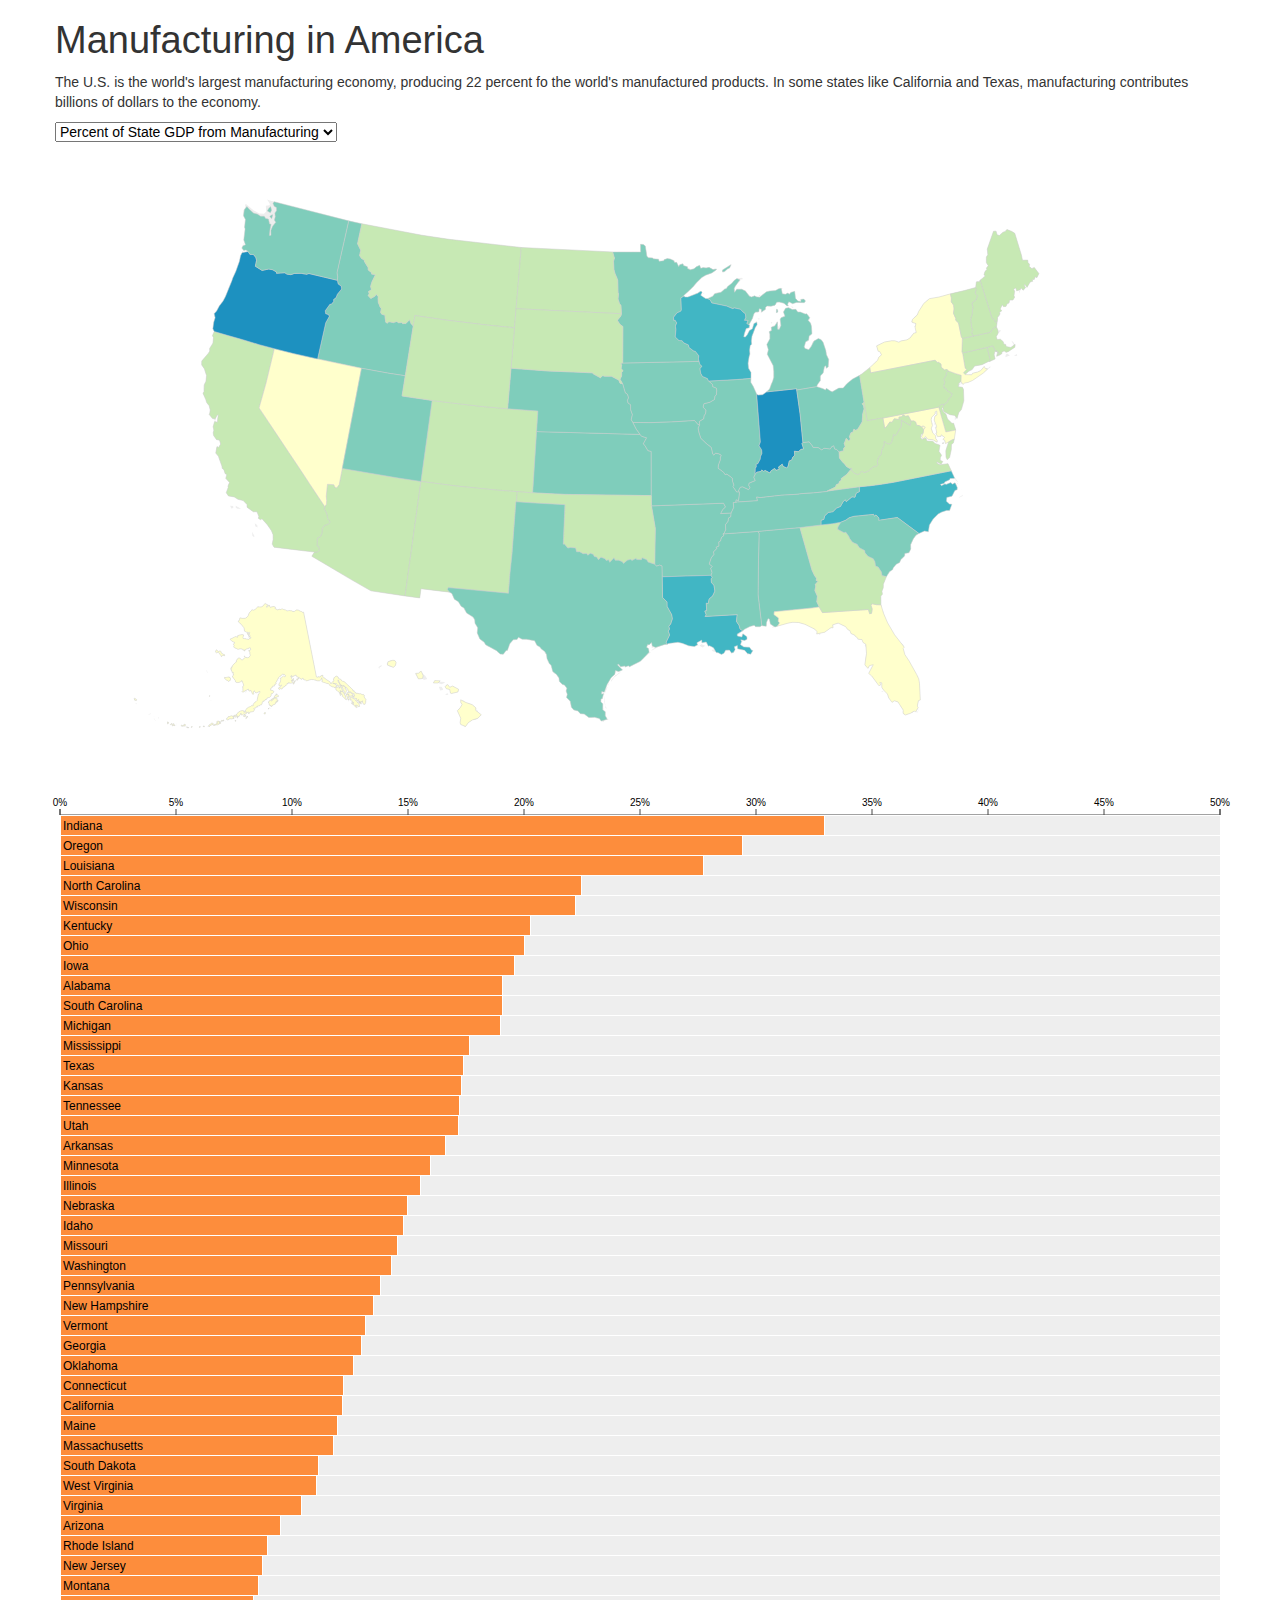
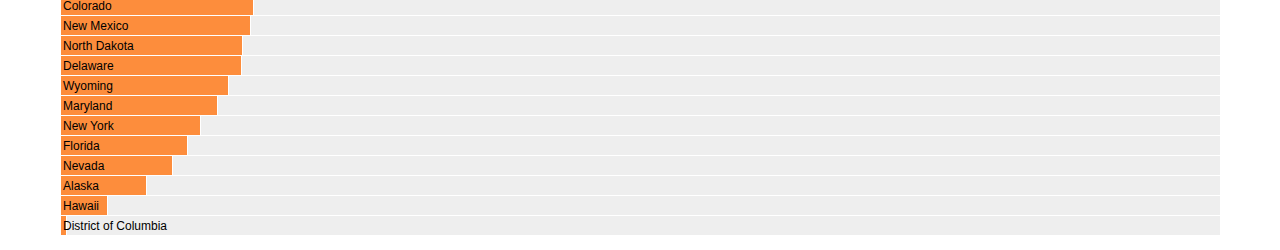
==== commit 8223ed56: "Make projections js" ====
--- a/index.html
+++ b/index.html
@@ -115,6 +115,7 @@
 
 	
 	<script src="components/d3/d3.min.js"></script>
+	<script src="components/d3-geo-projection/d3.geo.projection.min.js"></script>
 	<script src="components/d3/lib/colorbrewer/colorbrewer.js"></script>
 	<script src="components/queue-async/queue.min.js"></script>
 	<script src="components/topojson/topojson.min.js"></script>
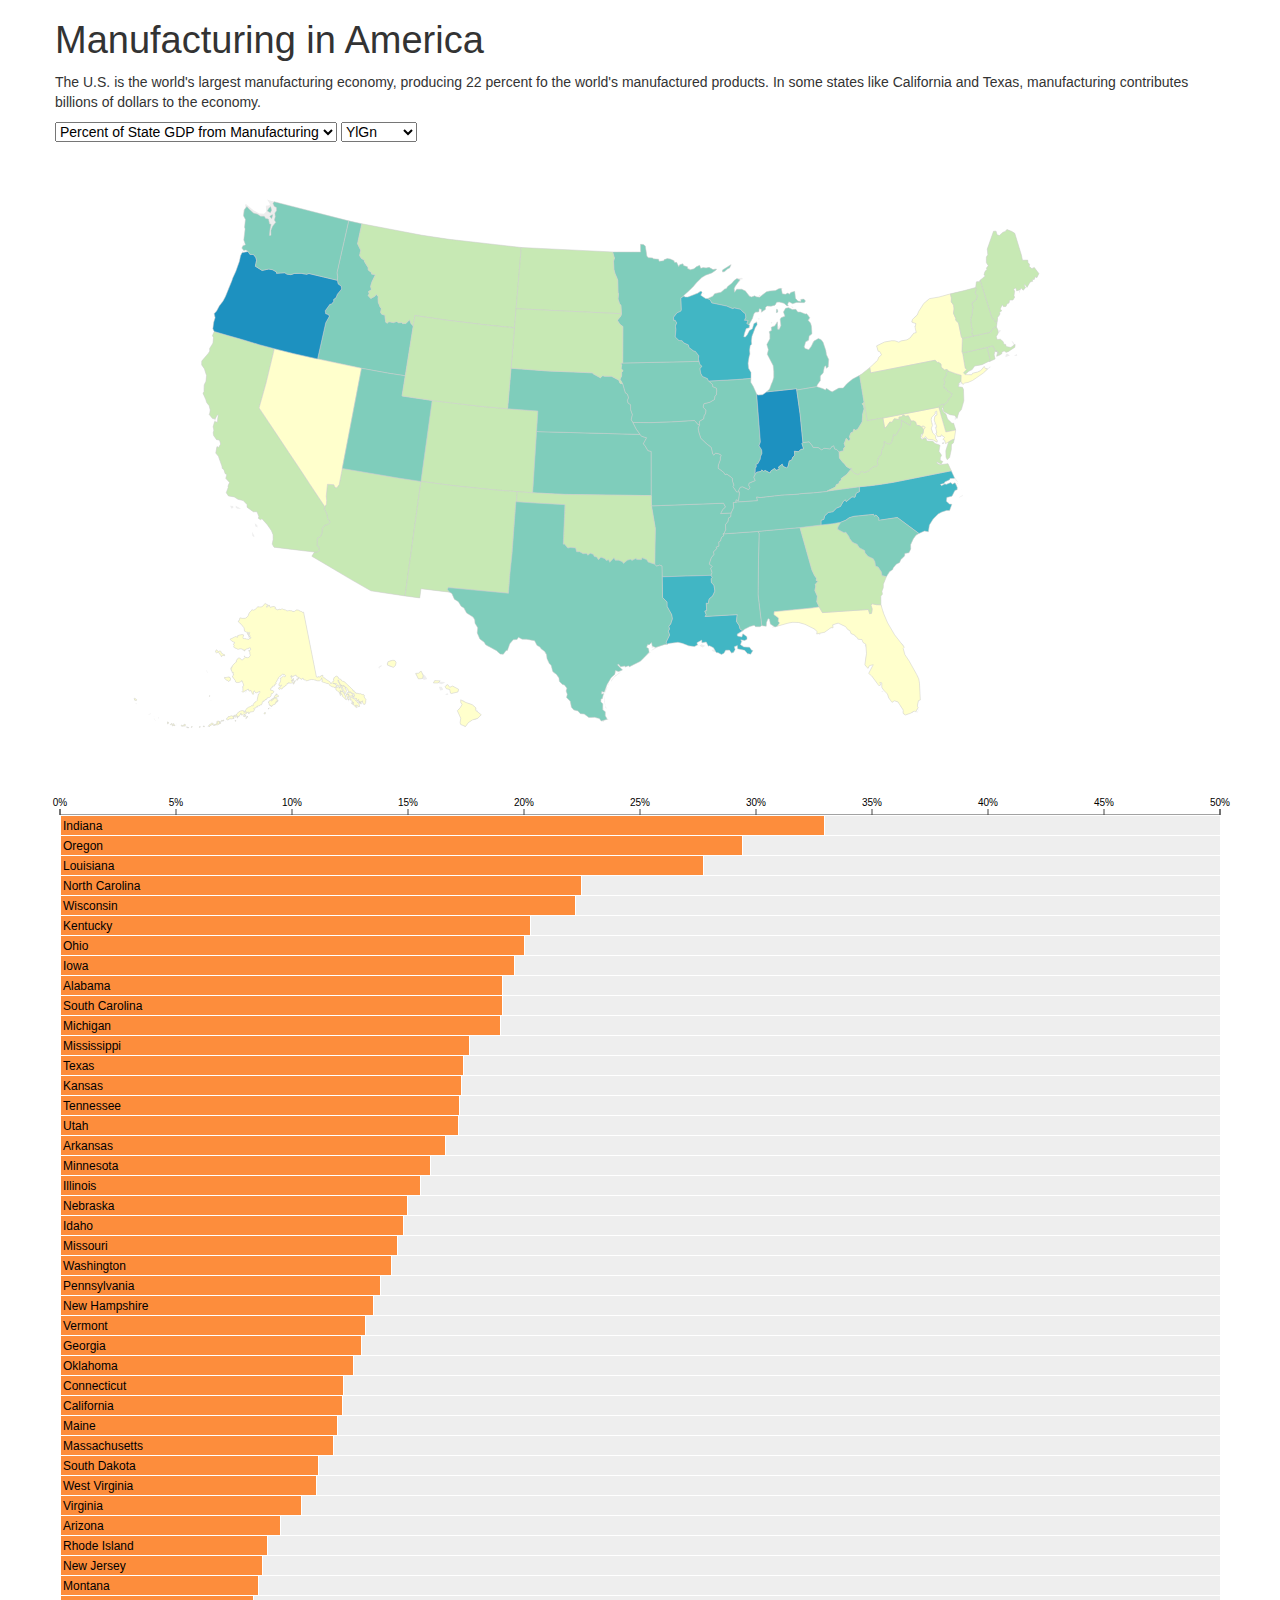
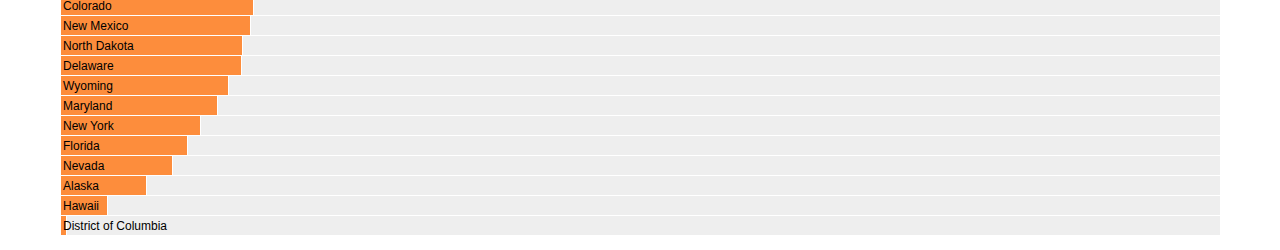
==== commit ed6f0782: "Now you can just pick colors" ====
--- a/index.html
+++ b/index.html
@@ -81,7 +81,7 @@
 				<h1>Manufacturing in America</h1>
 				<p>The U.S. is the world's largest manufacturing economy, producing 22 percent fo the world's manufactured products. In some states like California and Texas, manufacturing contributes billions of dollars to the economy.</p>
 			</div>
-			<form class="col-4">
+			<form class="form-inline col-12">
 				<select name="key" class="">
 					<option value="State Percent Manu">Percent of State GDP from Manufacturing</option>
 					<option value="State Manu GDP">Total State Manufacturing GDP</option>
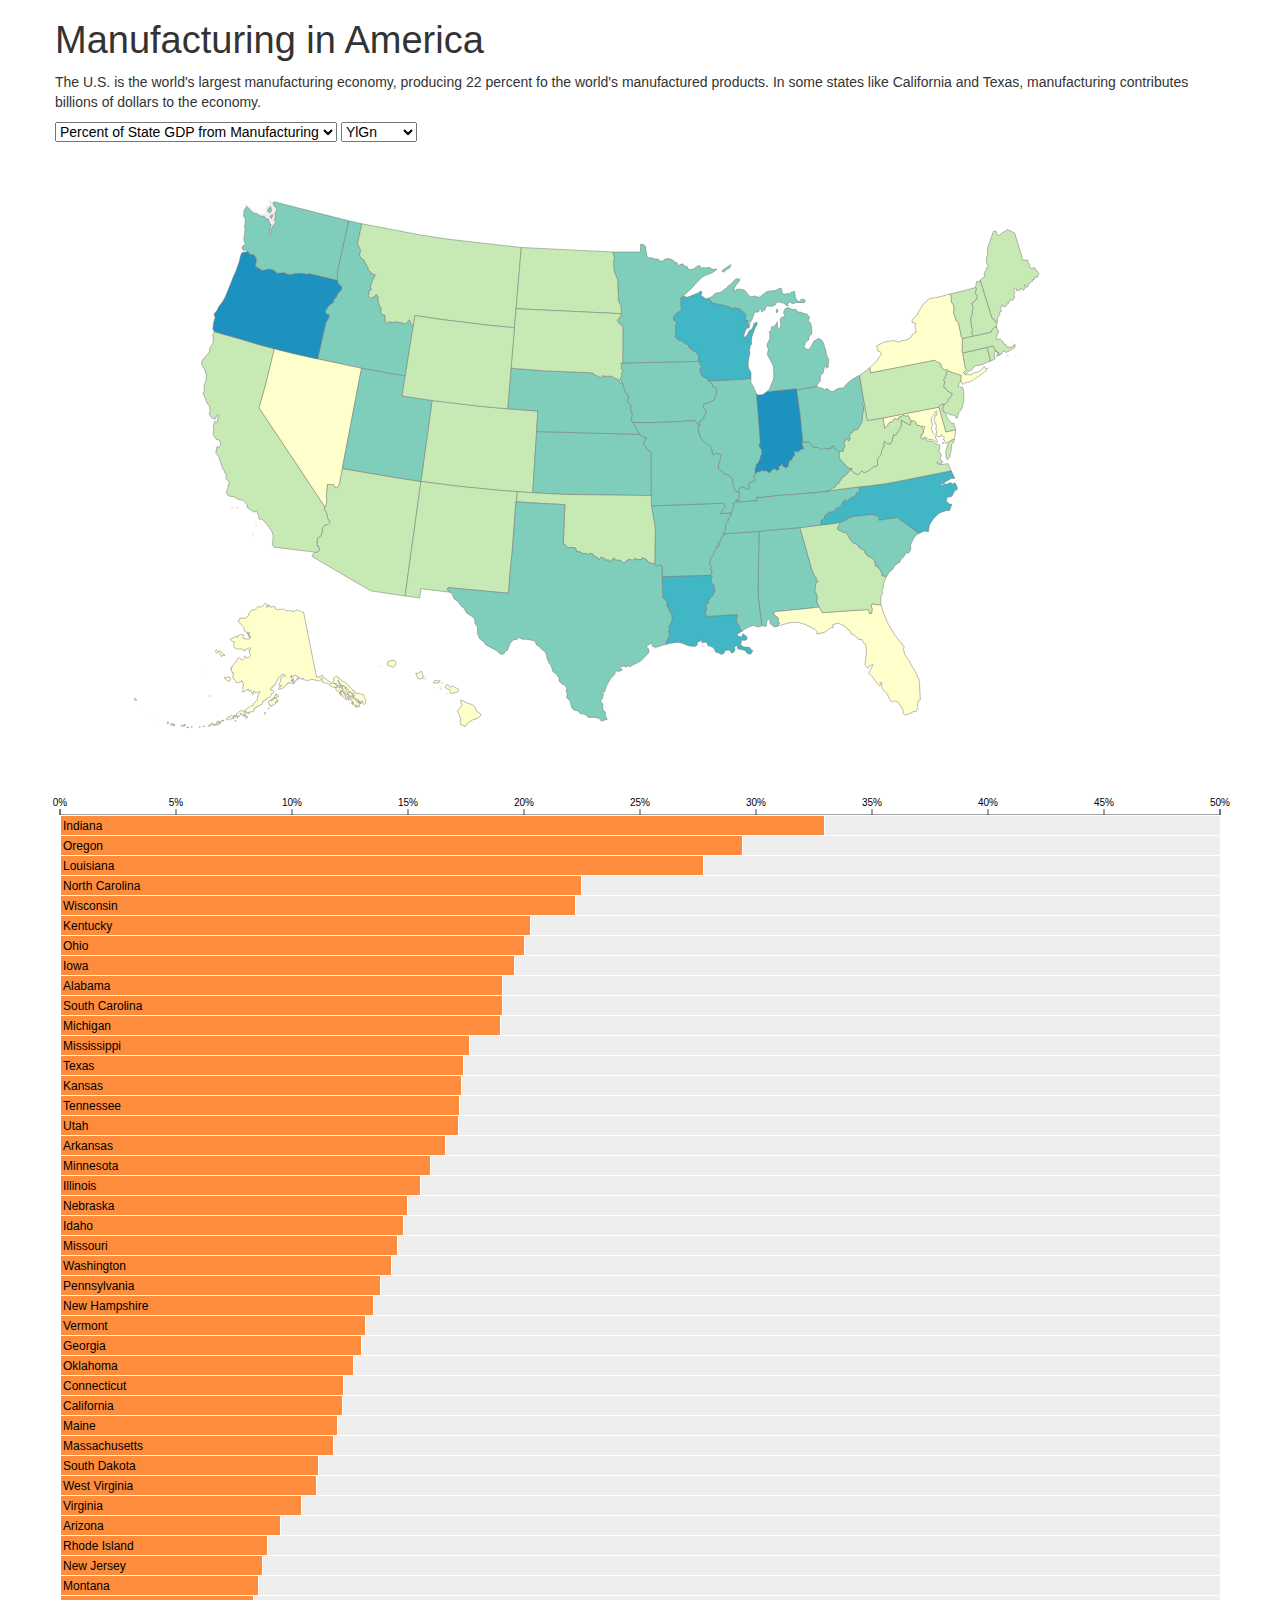
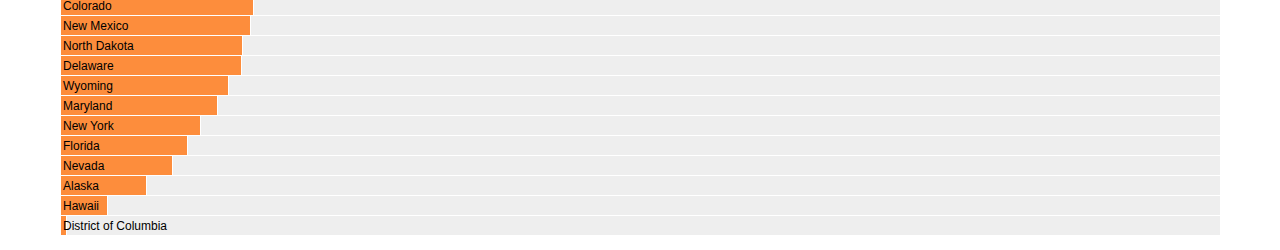
==== commit a59981c0: "Hover effects" ====
--- a/index.html
+++ b/index.html
@@ -10,20 +10,26 @@
 	<style type="text/css">
 
 	.statelines {
-		stroke: #ddd;
+		stroke: #777;
 		stroke-width: 1;
 	}
 
 	.states {
 	    fill: none;
-	    stroke: #ccc;
+	    stroke: #777;
 	    stroke-width: 0.5;
 	    stroke-linejoin: round;
 	}
 
 	.states:hover {
+		/***
 		stroke: #333;
 		stroke-width: 1.5;
+		***/
+	}
+
+	.hover {
+		fill: none;
 	}
 
 	.land {
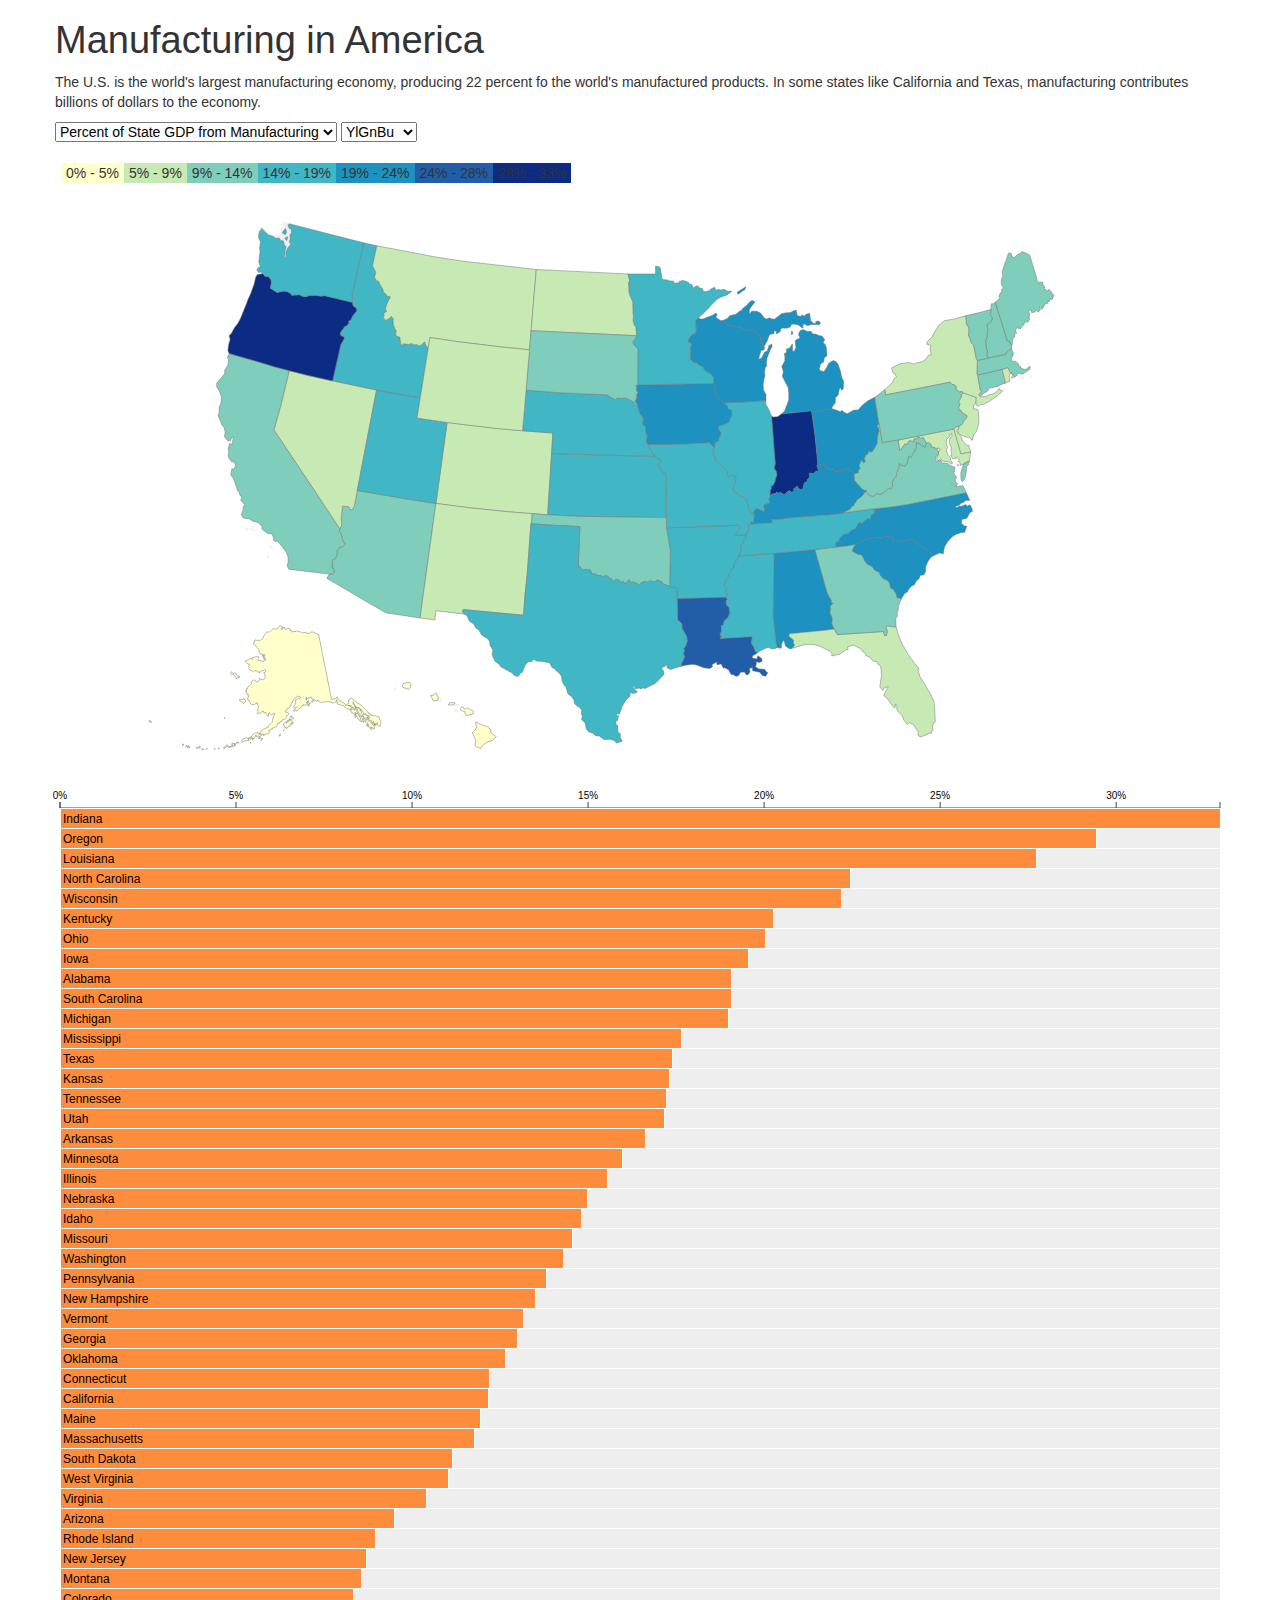
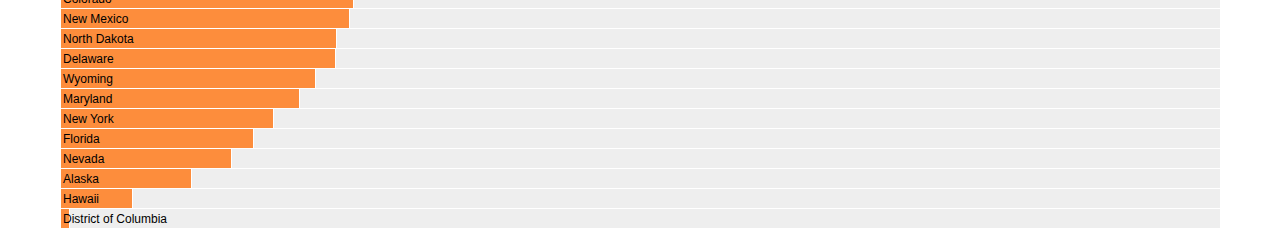
==== commit 8daa0113: "Progress o na legend" ====
--- a/index.html
+++ b/index.html
@@ -68,14 +68,19 @@
 		text-color: #ccc;
 	}
 
-	#pie svg {
-		float: left;
-		width: 100%;
-		height: 200px;
+	.modal-footer {
+		clear: both;
 	}
 
-	.modal-footer {
-		clear: both;
+	#legend {
+		padding: 1.5em 0 0 1.5em;
+	}
+
+	li.key span {
+		height: 1em;
+		width: 1em;
+		margin-right: .75em;
+		float: left;
 	}
 
 	</style>
@@ -95,7 +100,10 @@
 			</form>
 
 		</header>
-		<div id="map" class="row"></div>
+		<div class="row map-container">
+			<div id="legend" class="col-12"></div>
+			<div id="map" class="col-12"></div>
+		</div>
 		<div id="chart" class="row"></div>
 	</div>
 
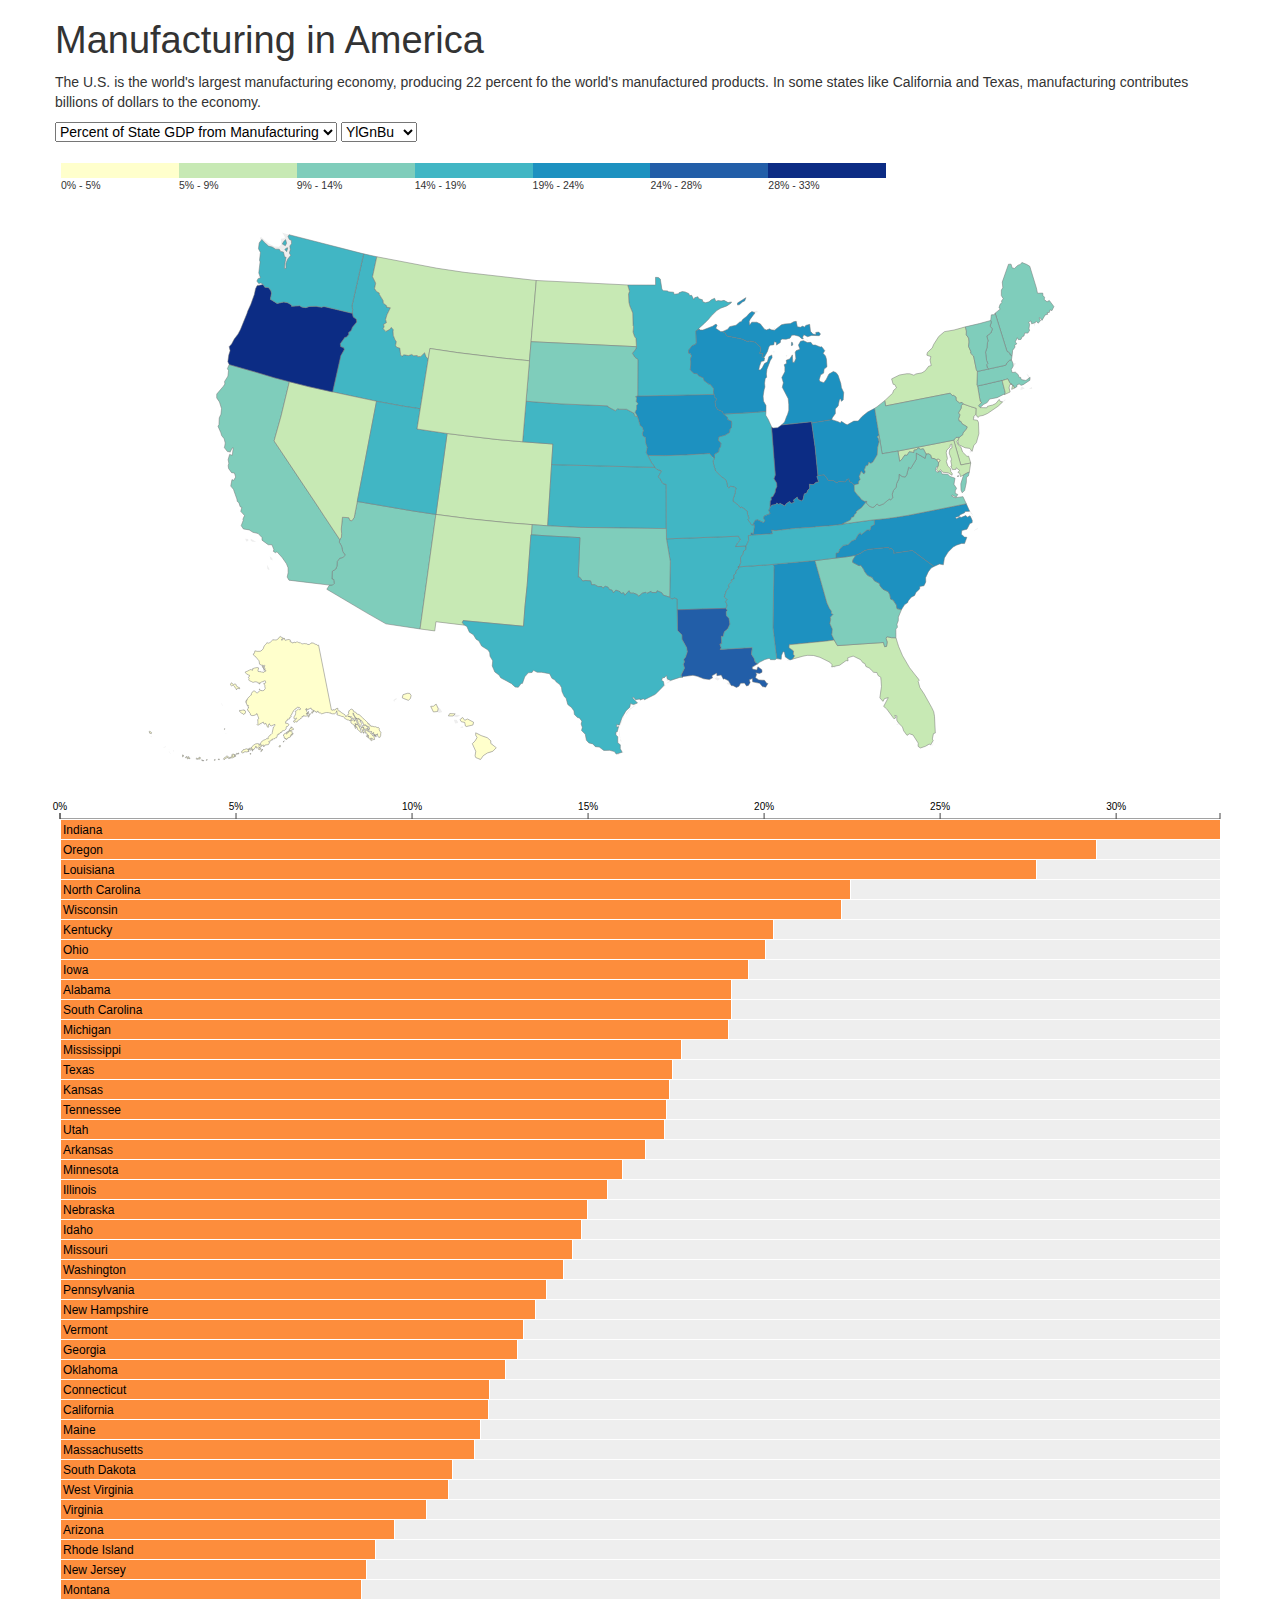
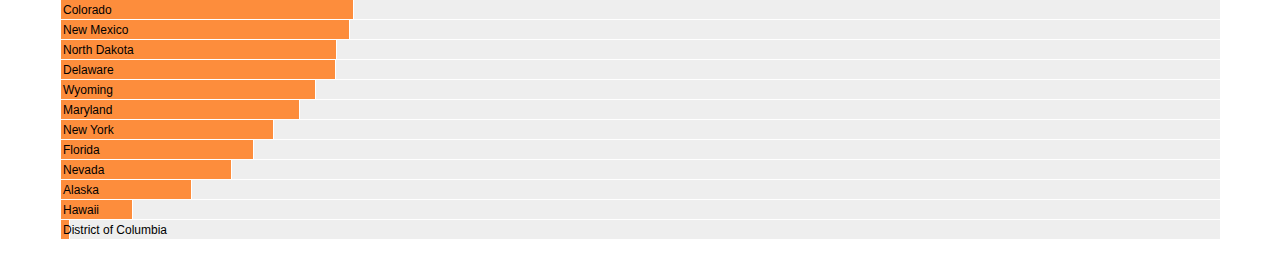
==== commit 41cf9261: "Responsive legend. What." ====
--- a/index.html
+++ b/index.html
@@ -76,12 +76,15 @@
 		padding: 1.5em 0 0 1.5em;
 	}
 
-	li.key span {
-		height: 1em;
-		width: 1em;
-		margin-right: .75em;
-		float: left;
+	li.key {
+		border-top-width: 15px;
+		border-top-style: solid;
+		font-size: .75em;
+		width: 10%;
+		padding-left: 0;
+		padding-right: 0;
 	}
+
 
 	</style>
 </head>
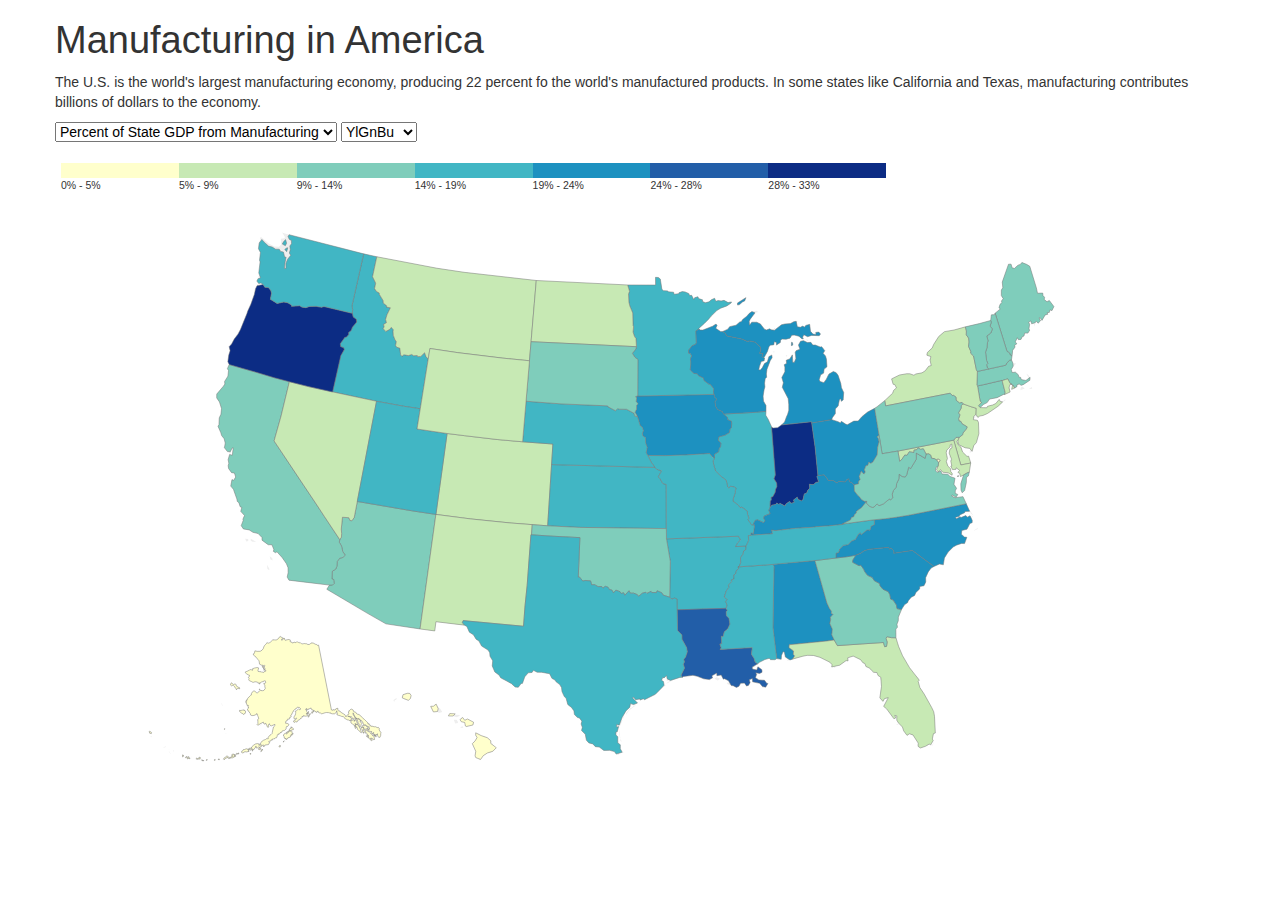
==== commit e90272a5: "Extract CSS into its own file" ====
--- a/index.html
+++ b/index.html
@@ -6,87 +6,8 @@
 	<title>Manufacturing</title>
 	<link rel="stylesheet" type="text/css" href="css/bootstrap.css">
 	<link rel="stylesheet" type="text/css" href="components/d3/lib/colorbrewer/colorbrewer.css">
-
-	<style type="text/css">
-
-	.statelines {
-		stroke: #777;
-		stroke-width: 1;
-	}
-
-	.states {
-	    fill: none;
-	    stroke: #777;
-	    stroke-width: 0.5;
-	    stroke-linejoin: round;
-	}
-
-	.states:hover {
-		/***
-		stroke: #333;
-		stroke-width: 1.5;
-		***/
-	}
-
-	.hover {
-		fill: none;
-	}
-
-	.land {
-	    fill: #eee;
-	}
-
-	.axis line,
-	.axis path {
-		fill: none;
-		stroke: #444;
-	}
-
-	.axis {
-		font-size: 10px;
-	}
-
-	.bar rect {
-		stroke: #fff;
-		shape-rendering: crispEdges;
-	}
-
-	.bar rect.non-manufacturing {
-		fill: #eee;
-	}
-
-	.bar rect.manufacturing {
-		fill: rgb(253, 141, 60);
-	}
-
-	.bar:hover rect.manufacturing {
-		fill: rgb(254, 178, 76);
-	}
-
-	.bar text {
-		font-size: 12px;
-		text-color: #ccc;
-	}
-
-	.modal-footer {
-		clear: both;
-	}
-
-	#legend {
-		padding: 1.5em 0 0 1.5em;
-	}
-
-	li.key {
-		border-top-width: 15px;
-		border-top-style: solid;
-		font-size: .75em;
-		width: 10%;
-		padding-left: 0;
-		padding-right: 0;
-	}
-
-
-	</style>
+	<link rel="stylesheet" type="text/css" href="css/style.css">
+	
 </head>
 <body>
 	<div class="container">
--- a/css/style.css
+++ b/css/style.css
@@ -0,0 +1,75 @@
+.statelines {
+	stroke: #777;
+	stroke-width: 1;
+}
+
+.states {
+    fill: none;
+    stroke: #777;
+    stroke-width: 0.5;
+    stroke-linejoin: round;
+}
+
+.states:hover {
+	/***
+	stroke: #333;
+	stroke-width: 1.5;
+	***/
+}
+
+.hover {
+	fill: none;
+}
+
+.land {
+    fill: #eee;
+}
+
+.axis line,
+.axis path {
+	fill: none;
+	stroke: #444;
+}
+
+.axis {
+	font-size: 10px;
+}
+
+.bar rect {
+	stroke: #fff;
+	shape-rendering: crispEdges;
+}
+
+.bar rect.non-manufacturing {
+	fill: #eee;
+}
+
+.bar rect.manufacturing {
+	fill: rgb(253, 141, 60);
+}
+
+.bar:hover rect.manufacturing {
+	fill: rgb(254, 178, 76);
+}
+
+.bar text {
+	font-size: 12px;
+	text-color: #ccc;
+}
+
+.modal-footer {
+	clear: both;
+}
+
+#legend {
+	padding: 1.5em 0 0 1.5em;
+}
+
+li.key {
+	border-top-width: 15px;
+	border-top-style: solid;
+	font-size: .75em;
+	width: 10%;
+	padding-left: 0;
+	padding-right: 0;
+}
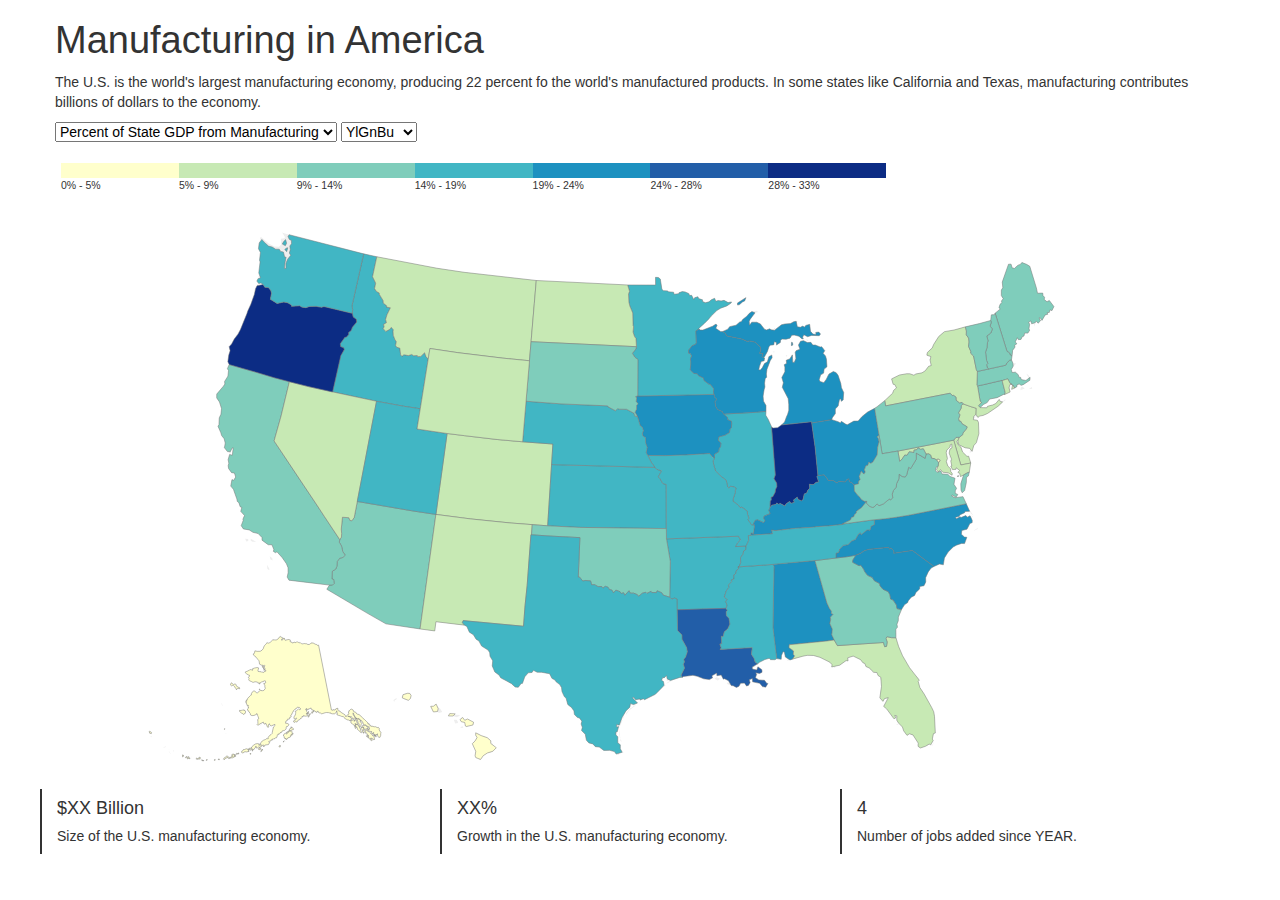
==== commit 6b6b0452: "Placeholders for topline stats" ====
--- a/index.html
+++ b/index.html
@@ -28,7 +28,20 @@
 			<div id="legend" class="col-12"></div>
 			<div id="map" class="col-12"></div>
 		</div>
-		<div id="chart" class="row"></div>
+		<div id="info" class="row">
+			<div class="col-4 stat">
+				<h4>$XX Billion</h4>
+				<h5>Size of the U.S. manufacturing economy.</h5>
+			</div>
+			<div class="col-4 stat">
+				<h4>XX%</h4>
+				<h5>Growth in the U.S. manufacturing economy.</h5>
+			</div>
+			<div class="col-4 stat">
+				<h4>4</h4>
+				<h5>Number of jobs added since YEAR.</h5>
+			</div>
+		</div>
 	</div>
 
 	<div class="modal fade" id="modal">
--- a/css/style.css
+++ b/css/style.css
@@ -73,3 +73,7 @@
 	padding-left: 0;
 	padding-right: 0;
 }
+
+#info div {
+	border-left: 2px solid #333;
+}
